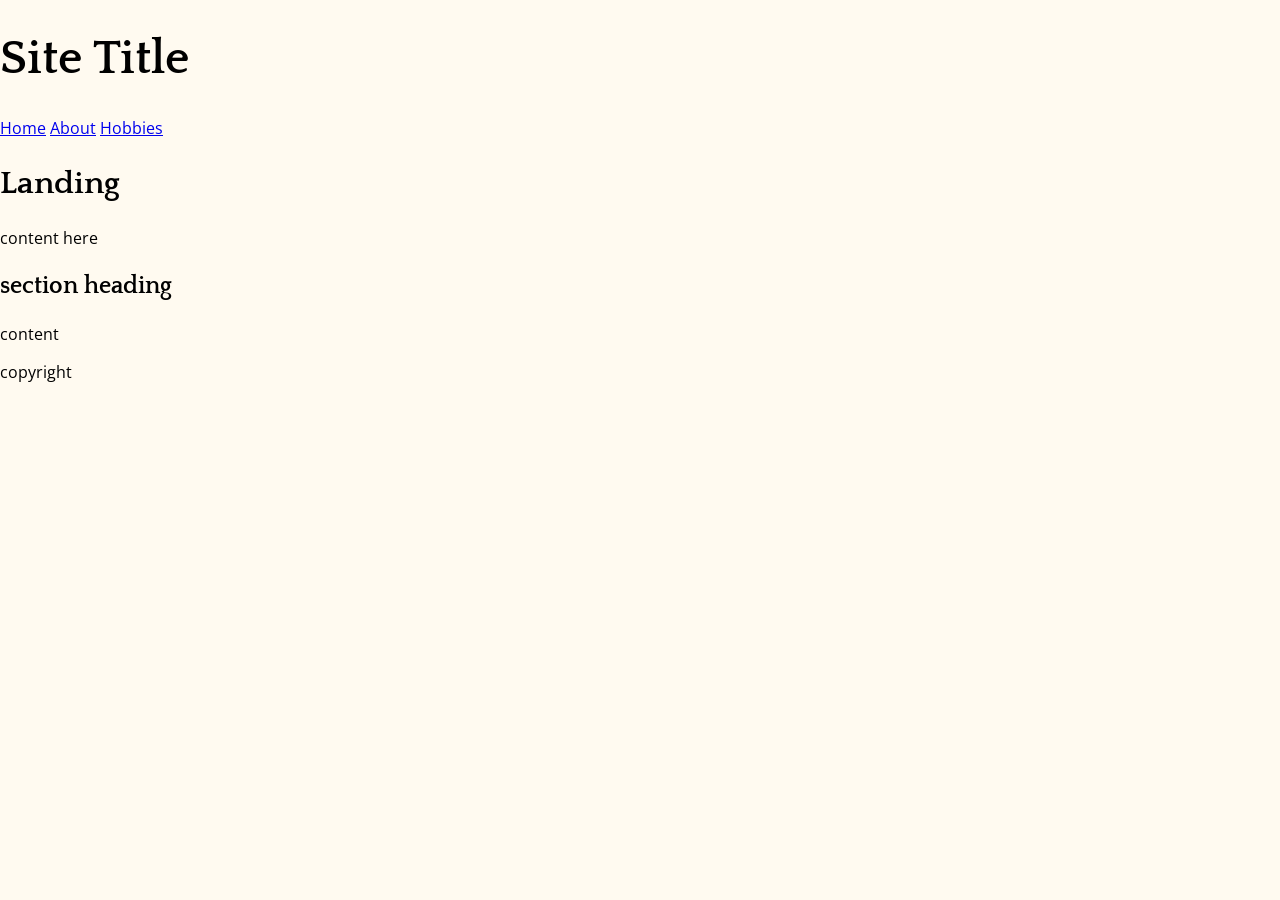
==== index.html @ 9d58e24a "pushing skeleton for bioSite, 3html & 1 css files" ====
<!--
    Eric Sengvanhpheng
    September 11, 2026
    CSD 340 Module 6.3

    bioSite index HTML
-->

<!DOCTYPE html>
<html lang="en">
<head>
    <meta charset="UTF-8">

    <title>Landing Page</title>

    <!-- Google fonts -->
    <link rel="preconnect" href="https://fonts.googleapis.com">
    <link rel="preconnect" href="https://fonts.gstatic.com" crossorigin>
    <link href="https://fonts.googleapis.com/css2?family=Open+Sans:ital,wght@0,300..800;1,300..800&family=Quattrocento:wght@400;700&display=swap" rel="stylesheet">

    <!-- site css -->
    <link rel="stylesheet" href="style.css">
</head>

<body>
    <header>
        <h1>Site Title</h1>

        <nav>
            <a href="index.html">Home</a>
            <a href="about.html">About</a>
            <a href="hobbies.html">Hobbies</a>
        </nav>
    </header>

    <main>
        <h2>Landing</h2>
        <p>content here</p>

        <div>
            <h3>section heading</h3>
            <p>content</p>
        </div>
    </main>

    <footer>
        <p>copyright</p>
    </footer>

</body>
</html>
---- style.css ----
/*
    Eric Sengvanhpheng
    September 11, 2026
    CSD 340 Module 6.3

    bioSite css styling
*/

/* main page */
body {
    margin: 0;
    background-color: floralwhite;
    color: black;
    font-family: "Open Sans", sans-serif;
    font-size: 16px;
}

h1,
h2,
h3 {
    font-family: "Quattrocento", serif;
    font-weight: bold;
}

h1 {
    font-size: 48px;
}

h2 {
    font-size: 32px;
}

h3 {
    font-size: 24px;
}
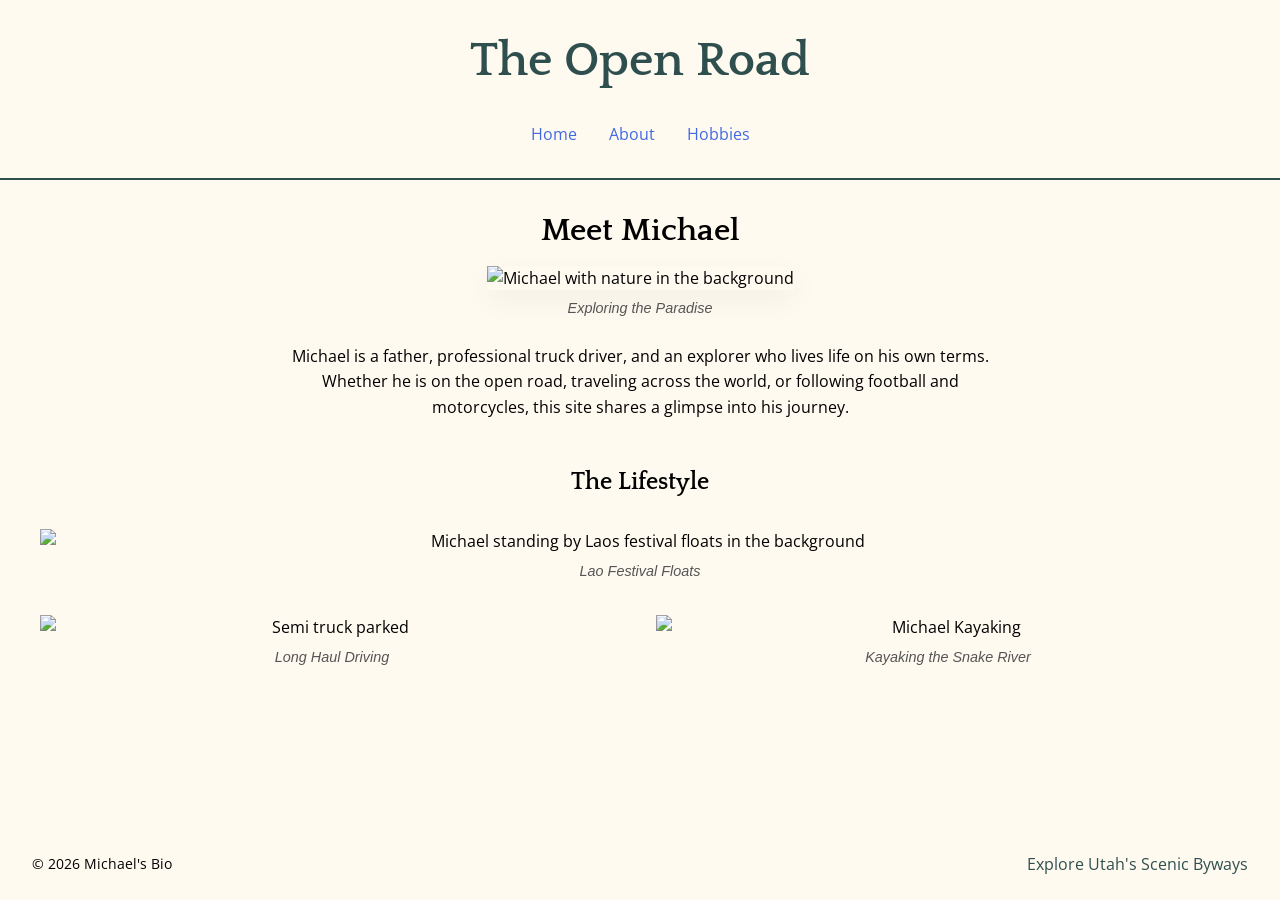
==== commit a522ed33: "push all updated html and css files" ====
--- a/index.html
+++ b/index.html
@@ -23,8 +23,9 @@
 </head>
 
 <body>
+    <!-- shared header organism -->
     <header>
-        <h1>Site Title</h1>
+        <h1>The Open Road</h1>
 
         <nav>
             <a href="index.html">Home</a>
@@ -34,17 +35,51 @@
     </header>
 
     <main>
-        <h2>Landing</h2>
-        <p>content here</p>
+        <!-- top section 1 hero -->
+        <section class="hero">
+            <!-- div inside section to help group -->
+                <h2>Meet Michael</h2>
+                <!-- figure is HTML5 container, hero image -->
+                <figure>
+                    <img src="img/laos_1.jpg" alt="Michael with nature in the background">
+                    <figcaption>Exploring the Paradise</figcaption>
+                </figure>
+                <!-- name and short intro -->
+                <p>Michael is a father, professional truck driver, and an explorer
+                    who lives life on his own terms. Whether he is on the open road,
+                    traveling across the world, or following football and motorcycles,
+                    this site shares a glimpse into his journey.</p>
+        </section>
 
-        <div>
-            <h3>section heading</h3>
-            <p>content</p>
-        </div>
+        <!-- section 2 accomplishments -->
+        <section>
+            <h3>The Lifestyle</h3>
+            <div class="card-grid">
+                <!-- 3 figure cards together -->
+                <figure>
+                    <img src="img/laos_2.jpg" alt="Michael standing by Laos festival floats in the background">
+                    <figcaption>Lao Festival Floats</figcaption>
+                </figure>
+
+                <figure>
+                    <img src="img/truck_1.jpg" alt="Semi truck parked">
+                    <figcaption>Long Haul Driving</figcaption>
+                </figure>
+
+                <figure>
+                    <img src="img/tfkayak.jpg" alt="Michael Kayaking">
+                    <figcaption>Kayaking the Snake River</figcaption>
+                </figure>
+
+            </div>
+        </section>
     </main>
 
+    <!-- shared footer organism -->
     <footer>
-        <p>copyright</p>
+        <p>&copy; 2026 Michael's Bio</p>
+        <!-- anchor tag HTML element for link, open link in new tab with security guards -->
+        <a href="https://www.visitutah.com/" target="_blank" rel="noopener noreferrer">Explore Utah's Scenic Byways</a>
     </footer>
 
 </body>
--- a/style.css
+++ b/style.css
@@ -6,20 +6,75 @@
     bioSite css styling
 */
 
-/* main page */
+/* global / reset styles */
+* {
+    box-sizing: border-box;
+    margin: 0;
+    padding: 0;
+}
+
+/* global defaults */
 body {
     margin: 0;
     background-color: floralwhite;
     color: black;
     font-family: "Open Sans", sans-serif;
     font-size: 16px;
+    font-weight: 400;
+    line-height: 1.5;   /* space between lines of text */
+    display: flex;  /* turns element into flexbox container */
+    flex-direction: column; /* stacks 3 main pieces vertically */
+    min-height: 100vh;  /* forces page to stretch until fills height of screen */
 }
 
-h1,
-h2,
-h3 {
+/* global for images */
+img {
+    max-width: 100%;    /* never grow larger than box it's sitting in */
+    height: auto;   /* keep original proportions of image, so doesn't look stretched/ squish */
+}
+
+.hero {
+    width: 100%;
+    margin: 0 auto 3rem auto; /* centers box, gives room below */
+}
+
+.hero img {
+    width: 100%;
+    box-shadow: 0 10px 30px rgba(0, 0, 0, 0.05); /* adds floating shadow */
+}
+
+.hero figure {
+    margin-bottom: 1.5rem;
+}
+
+.hero p {
+    line-height: 1.6;
+    max-width: 700px;
+    margin: 0 auto;
+}
+
+figcaption {
+    font-size: 0.9rem;
+    font-style: italic;
+    color: #555555;
+    margin-top: 0.5rem;
+}
+
+main {
+    flex: 1;
+    max-width: 1200px;
+    width: 95%;
+    margin: 2rem auto; /* add space above and below <main> */
+    text-align: center;
+}
+
+
+/* typography */
+h1, h2, h3 {
     font-family: "Quattrocento", serif;
-    font-weight: bold;
+    font-weight: 700;   /* use numbers since google fonts specified */
+    line-height: 1.2;
+    margin-bottom: 1rem;
 }
 
 h1 {
@@ -34,3 +89,80 @@
     font-size: 24px;
 }
 
+/* shared header organism */
+header {
+    background-color: floralwhite;
+    text-align: center;
+    border-bottom: 2px solid darkslategray;
+    padding: 2rem 0;
+}
+
+header h1 {
+    color: darkslategray;
+    margin-bottom: 2rem;
+}
+
+header nav {
+    display: flex;
+    justify-content: center;    /* pushes whole row to middle of bar */
+    gap: 2rem;    /* auto adds even spacing between each link */
+}
+
+header nav a:hover {
+    text-decoration: underline;
+}
+
+/* link accent */
+a {
+    font-family: 'Open Sans', sans-serif;
+    font-size: 16px;
+    color: #4169e1; /* RoyalBlue */
+    text-decoration: none;
+    transition: color 0.2s ease;
+}
+
+/* link hover */
+a:hover {
+    color: #483d8b; /* DarkSlateBlue */
+    text-decoration: underline;
+}
+
+/* 3-card grid (home and hobbies pages) */
+.card-grid {
+    display: grid;
+    grid-template-columns: repeat(2, 1fr); /* gives each card a size range */
+    gap: 2rem;
+    margin-top: 2rem;
+}
+/* finds first figure makes it span 2 columns */
+.card-grid figure:first-child {
+    grid-column: span 2;
+}
+
+.card-grid figure {
+    display: flex;
+    flex-direction: column;
+    justify-content: flex-start;
+}
+
+.card-grid img {
+    width: 100%;
+}
+
+footer {
+    display: flex;
+    justify-content: space-between;
+    align-items: center;
+    padding: 1.5rem 2rem;
+    font-size: 0.85rem;
+}
+
+footer a {
+    color: darkslategray;
+    text-decoration: none;
+    transition: color 0.2s ease, text-decoration 0.2s ease;
+}
+
+footer a:hover {
+    text-decoration: underline;
+}
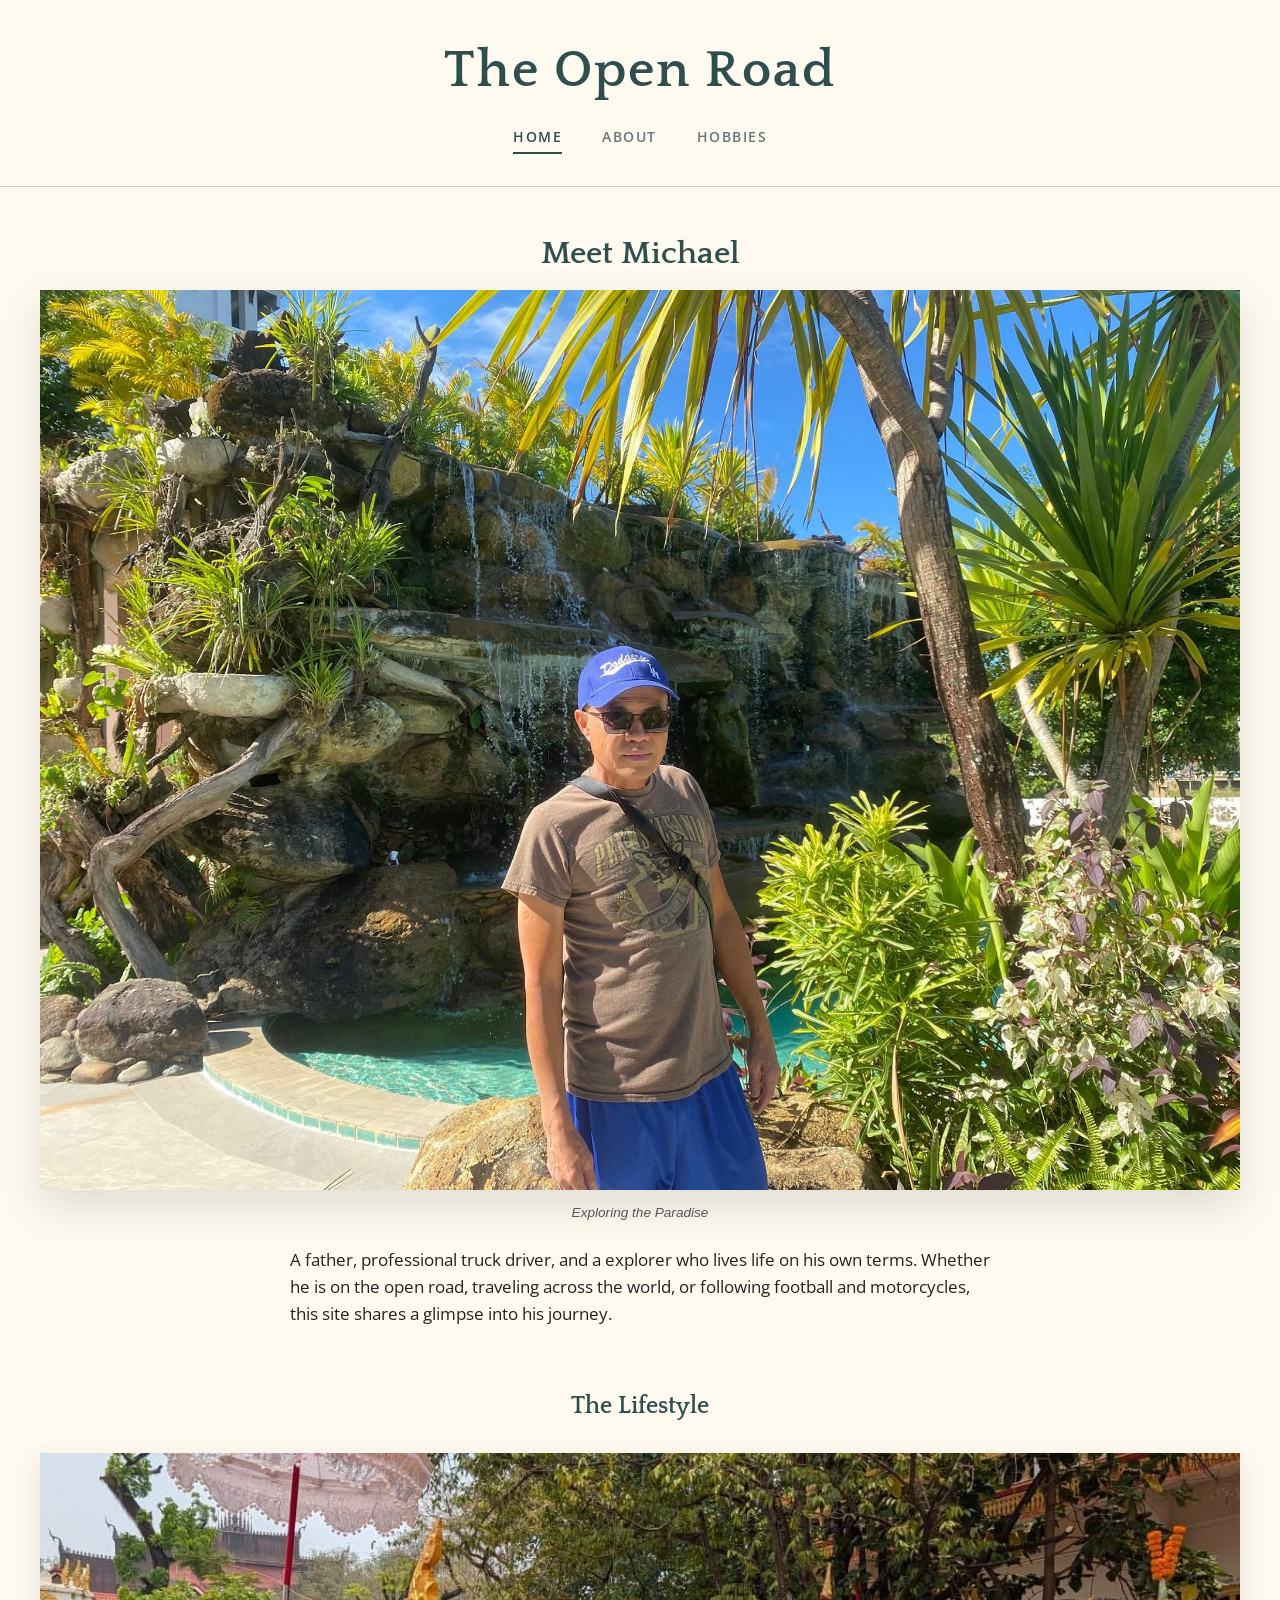
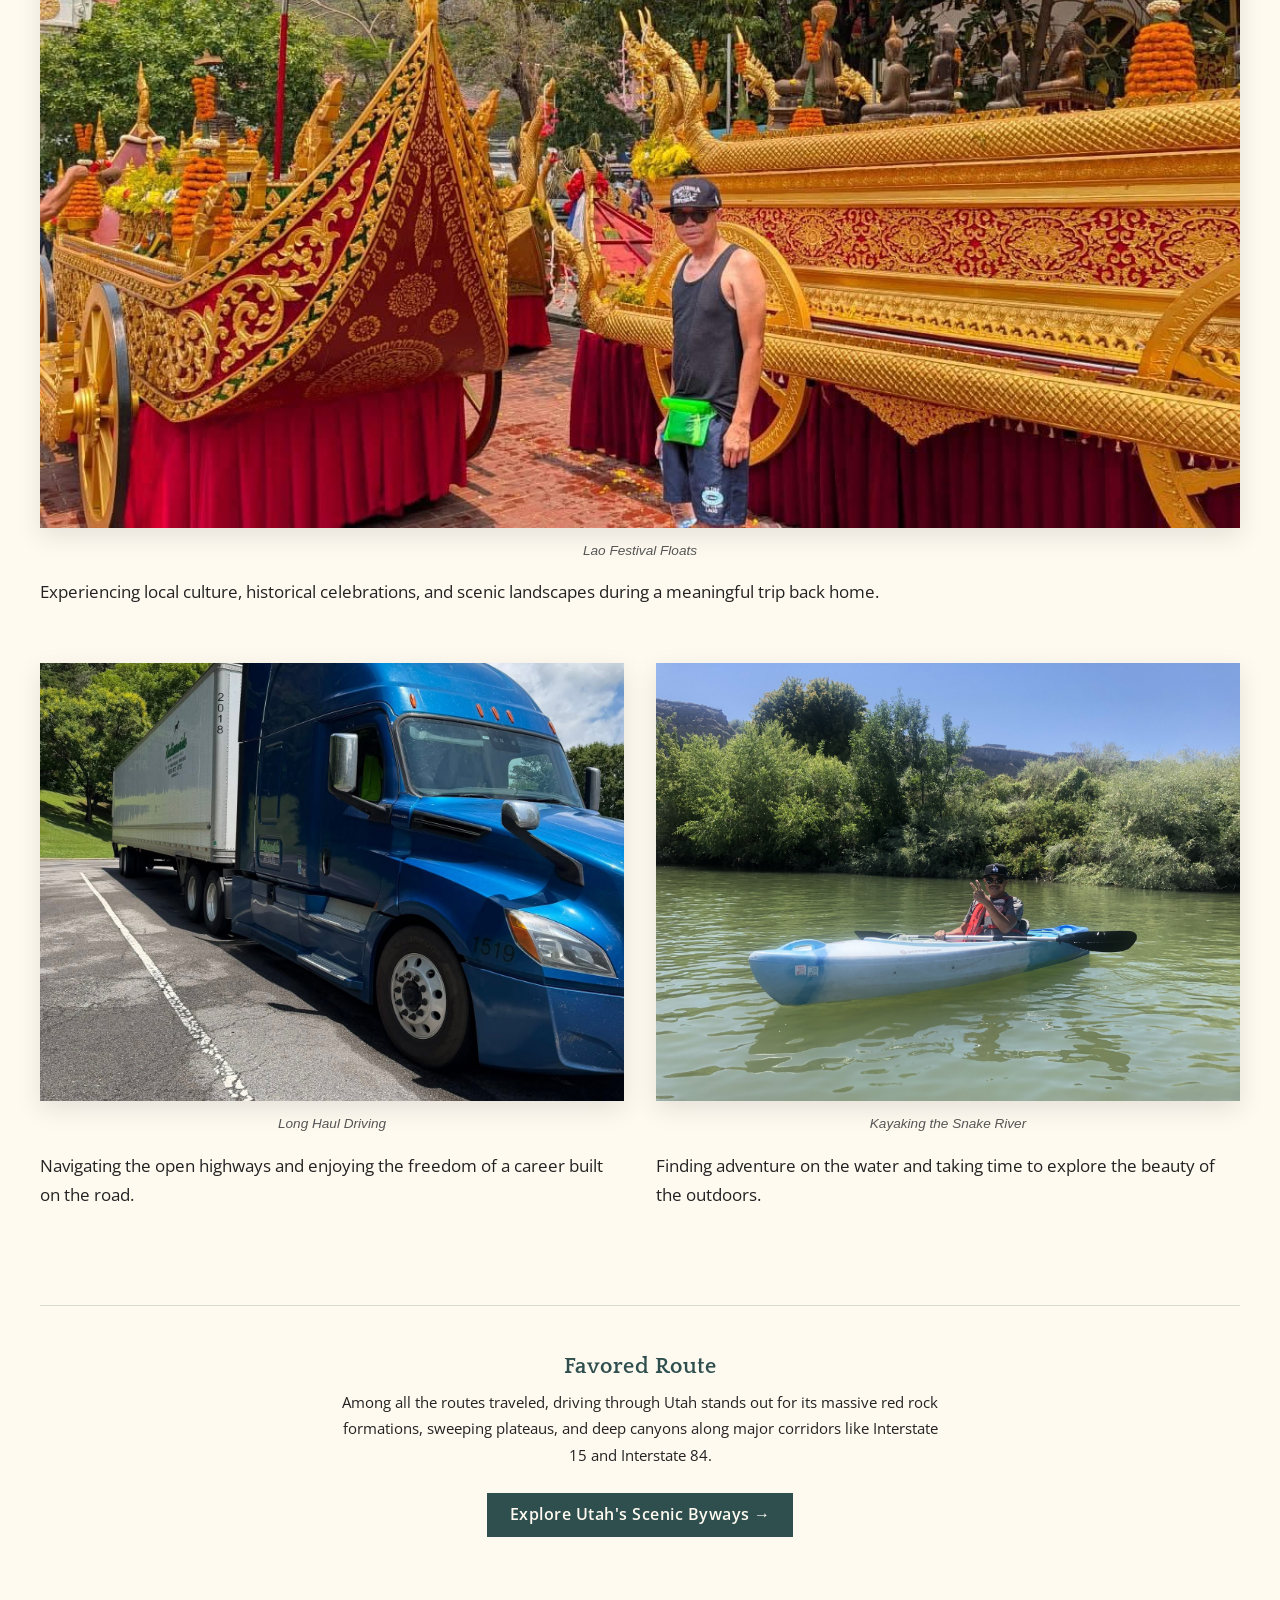
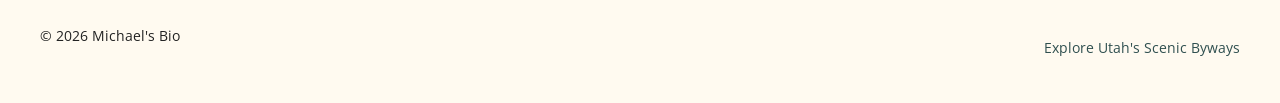
==== commit 8a4f7005: "pushing updated bioSite files" ====
--- a/index.html
+++ b/index.html
@@ -28,7 +28,7 @@
         <h1>The Open Road</h1>
 
         <nav>
-            <a href="index.html">Home</a>
+            <a href="index.html" class="current">Home</a>
             <a href="about.html">About</a>
             <a href="hobbies.html">Hobbies</a>
         </nav>
@@ -45,7 +45,7 @@
                     <figcaption>Exploring the Paradise</figcaption>
                 </figure>
                 <!-- name and short intro -->
-                <p>Michael is a father, professional truck driver, and an explorer
+                <p>A father, professional truck driver, and a explorer
                     who lives life on his own terms. Whether he is on the open road,
                     traveling across the world, or following football and motorcycles,
                     this site shares a glimpse into his journey.</p>
@@ -59,20 +59,31 @@
                 <figure>
                     <img src="img/laos_2.jpg" alt="Michael standing by Laos festival floats in the background">
                     <figcaption>Lao Festival Floats</figcaption>
+                    <p>Experiencing local culture, historical celebrations, and scenic landscapes during a meaningful trip back home.</p>
                 </figure>
 
                 <figure>
                     <img src="img/truck_1.jpg" alt="Semi truck parked">
                     <figcaption>Long Haul Driving</figcaption>
+                    <p>Navigating the open highways and enjoying the freedom of a career built on the road.</p>
                 </figure>
 
                 <figure>
                     <img src="img/tfkayak.jpg" alt="Michael Kayaking">
                     <figcaption>Kayaking the Snake River</figcaption>
+                    <p>Finding adventure on the water and taking time to explore the beauty of the outdoors.</p>
                 </figure>
 
             </div>
         </section>
+        <section class="highlight-banner">
+            <h3>Favored Route</h3>
+            <p>Among all the routes traveled, driving through Utah stands out for its massive red rock formations, sweeping plateaus, and deep canyons along major corridors like Interstate 15 and Interstate 84.</p>
+            <a href="https://www.visitutah.com/" target="_blank" rel="noopener noreferrer" class="banner-btn">
+                Explore Utah's Scenic Byways &rarr;
+            </a>
+        </section>
+
     </main>
 
     <!-- shared footer organism -->
--- a/style.css
+++ b/style.css
@@ -3,7 +3,7 @@
     September 11, 2026
     CSD 340 Module 6.3
 
-    bioSite css styling
+    bioSite css styling - shared stylesheet
 */
 
 /* global / reset styles */
@@ -17,11 +17,11 @@
 body {
     margin: 0;
     background-color: floralwhite;
-    color: black;
+    color: #111111;
     font-family: "Open Sans", sans-serif;
     font-size: 16px;
     font-weight: 400;
-    line-height: 1.5;   /* space between lines of text */
+    line-height: 1.6;   /* space between lines of text */
     display: flex;  /* turns element into flexbox container */
     flex-direction: column; /* stacks 3 main pieces vertically */
     min-height: 100vh;  /* forces page to stretch until fills height of screen */
@@ -31,16 +31,18 @@
 img {
     max-width: 100%;    /* never grow larger than box it's sitting in */
     height: auto;   /* keep original proportions of image, so doesn't look stretched/ squish */
-}
-
+    display: block;
+}
+
+/* --- hero section --- */
 .hero {
     width: 100%;
-    margin: 0 auto 3rem auto; /* centers box, gives room below */
+    margin-bottom: 4rem;
 }
 
 .hero img {
     width: 100%;
-    box-shadow: 0 10px 30px rgba(0, 0, 0, 0.05); /* adds floating shadow */
+    box-shadow: 0 16px 40px rgba(0, 0, 0, 0.12); /* adds floating shadow */
 }
 
 .hero figure {
@@ -51,71 +53,95 @@
     line-height: 1.6;
     max-width: 700px;
     margin: 0 auto;
-}
-
+    text-align: left;
+}
+/* captions */
 figcaption {
-    font-size: 0.9rem;
+    font-size: 0.85rem;
     font-style: italic;
     color: #555555;
-    margin-top: 0.5rem;
-}
-
+    margin-top: 0.75rem;
+}
+
+/* --- universal main boundary -- */
 main {
     flex: 1;
     max-width: 1200px;
     width: 95%;
-    margin: 2rem auto; /* add space above and below <main> */
-    text-align: center;
-}
-
+    margin: 3rem auto; /* add space above and below <main> */
+    text-align: center;
+}
+
+main p,
+.about-content p,
+.hobbies-grid figure p {
+    font-size: 1.05rem;
+    line-height: 1.75;
+    color: #222222;
+    text-align: left;
+}
 
 /* typography */
 h1, h2, h3 {
     font-family: "Quattrocento", serif;
     font-weight: 700;   /* use numbers since google fonts specified */
+    color: darkslategray;
     line-height: 1.2;
     margin-bottom: 1rem;
 }
 
-h1 {
-    font-size: 48px;
-}
-
-h2 {
-    font-size: 32px;
-}
-
-h3 {
-    font-size: 24px;
+h1 { font-size: 52px; }
+h2 { font-size: 32px; }
+h3 { font-size: 24px; }
+
+p {
+    line-height: 1.6;
+    color: #222222;
+    margin-bottom: 1.5rem;
 }
 
 /* shared header organism */
 header {
     background-color: floralwhite;
     text-align: center;
+    border-bottom: 1px solid rgba(47, 79, 79, 0.25) ;
+    padding: 2.5rem 1rem 2rem 1rem; /* slightly less padding on bottom links anchor to line */
+}
+
+header h1 {
+    margin-bottom: 1.5rem;
+    letter-spacing: 2px;
+}
+
+header nav {
+    display: flex;
+    justify-content: center;    /* pushes whole row to middle of bar */
+    gap: 2.5rem;    /* auto adds even spacing between each link */
+}
+
+/* header nav a ------ */
+header nav a {
+    font-size: 0.85rem;
+    font-weight: 600;
+    text-transform: uppercase;
+    color: darkslategray;
+    text-decoration: none;
+    letter-spacing: 1.5px;
+    opacity: 0.75; /* resting state is soft */
+    transition: opacity 0.2s ease, border-color 0.2s ease;
+    padding-bottom: 4px;
+    border-bottom: 2px solid transparent; /* placeholder for clean hover underline */
+}
+
+header nav a:hover,
+header nav a.current {
+    opacity: 1;
     border-bottom: 2px solid darkslategray;
-    padding: 2rem 0;
-}
-
-header h1 {
-    color: darkslategray;
-    margin-bottom: 2rem;
-}
-
-header nav {
-    display: flex;
-    justify-content: center;    /* pushes whole row to middle of bar */
-    gap: 2rem;    /* auto adds even spacing between each link */
-}
-
-header nav a:hover {
-    text-decoration: underline;
-}
-
-/* link accent */
+    text-decoration: none;
+}
+
+/* global link accent */
 a {
-    font-family: 'Open Sans', sans-serif;
-    font-size: 16px;
     color: #4169e1; /* RoyalBlue */
     text-decoration: none;
     transition: color 0.2s ease;
@@ -134,11 +160,19 @@
     gap: 2rem;
     margin-top: 2rem;
 }
-/* finds first figure makes it span 2 columns */
+/* finds first card figure, makes it span 2 columns */
 .card-grid figure:first-child {
     grid-column: span 2;
 }
 
+.card-grid figure:first-child img {
+    width: 100%;
+    aspect-ratio: 16 / 9;
+    object-fit: cover;
+    object-position: center 20%;
+    box-shadow: 0 8px 24px rgba(0, 0, 0, 0.1);
+}
+
 .card-grid figure {
     display: flex;
     flex-direction: column;
@@ -147,22 +181,120 @@
 
 .card-grid img {
     width: 100%;
-}
-
+    aspect-ratio: 4 / 3; /* create matching rectangle cards */
+    object-fit: cover;
+    box-shadow: 0 8px 24px rgba(0, 0, 0, 0.1);
+}
+
+.card-grid figure p {
+    margin-top: 1rem;
+    text-align: left;
+}
+
+/* --- featured route & banner --- */
+.highlight-banner {
+    margin-top: 4.5rem;
+    padding-top: 3rem; /* room inside before the text */
+    border-top: 1px solid rgba(47, 79, 79, 0.18) ; /* very faint, barely boundary */
+    text-align: center;
+}
+
+.highlight-banner h3 {
+    font-size: 22px;
+    letter-spacing: 0.5px;
+    margin-bottom: 0.5rem;
+}
+
+.highlight-banner p {
+    font-size: 0.95rem;
+    max-width: 600px;
+    margin: 0 auto 1.5rem auto;
+    text-align: center;
+    color: #222222;
+}
+
+.highlight-banner .banner-btn {
+    display: inline-block;
+    padding: 0.6rem 1.4rem;
+    background: darkslategray;
+    color: floralwhite;
+    font-weight: 600;
+    text-decoration: none;
+    letter-spacing: 0.5px;
+    transition: background-color 0.2s ease, transform 0.15s ease;
+}
+
+.highlight-banner .banner-btn:hover {
+    background-color: #1a2f2f;
+    transform: translateY(-2px);
+    text-decoration: none;
+}
+
+/* about page styling */
+.about-content {
+    width: 100%;
+}
+
+.about-content figure {
+    max-width: 800px;
+    margin: 0 auto 3rem auto; /* centers picture block and adds breathing room before h2 */
+    text-align: center; /* keeps just the caption center */
+}
+
+.about-content figure img {
+    width: 100%;
+    box-shadow: 0 16px 40px rgba(0, 0, 0, 0.12);
+}
+
+.about-content h2 {
+    text-align: center;
+    margin-bottom: 2rem;
+}
+
+/* --- hobbies page styling --- */
+.hobbies-grid {
+    display: flex;
+    flex-direction: column;
+    max-width: 800px;
+    gap: 3.5rem;
+    margin: 2.5rem auto 0;
+}
+
+.hobbies-grid figure {
+    display: flex;
+    flex-direction: column;
+    align-items: center;
+    width: 100%;
+}
+
+.hobbies-grid figure img {
+    max-width: 100%;
+    height: auto;
+    box-shadow: 0 16px 40px rgba(0, 0, 0, 0.12);
+}
+
+.hobbies-grid figure p {
+    margin-top: 0.75rem;
+    width: 100%;
+}
+/* --- shared footer organism --- */
 footer {
-    display: flex;
+    width: 100%;
+    display: flex;
+    max-width: 1200px;
+    margin: 0 auto;
     justify-content: space-between;
     align-items: center;
-    padding: 1.5rem 2rem;
+    padding: 2.5rem 0 2rem;
     font-size: 0.85rem;
 }
 
 footer a {
     color: darkslategray;
-    text-decoration: none;
-    transition: color 0.2s ease, text-decoration 0.2s ease;
+    transition: opacity 0.2s ease;
 }
 
 footer a:hover {
+    opacity: 0.7;
     text-decoration: underline;
 }
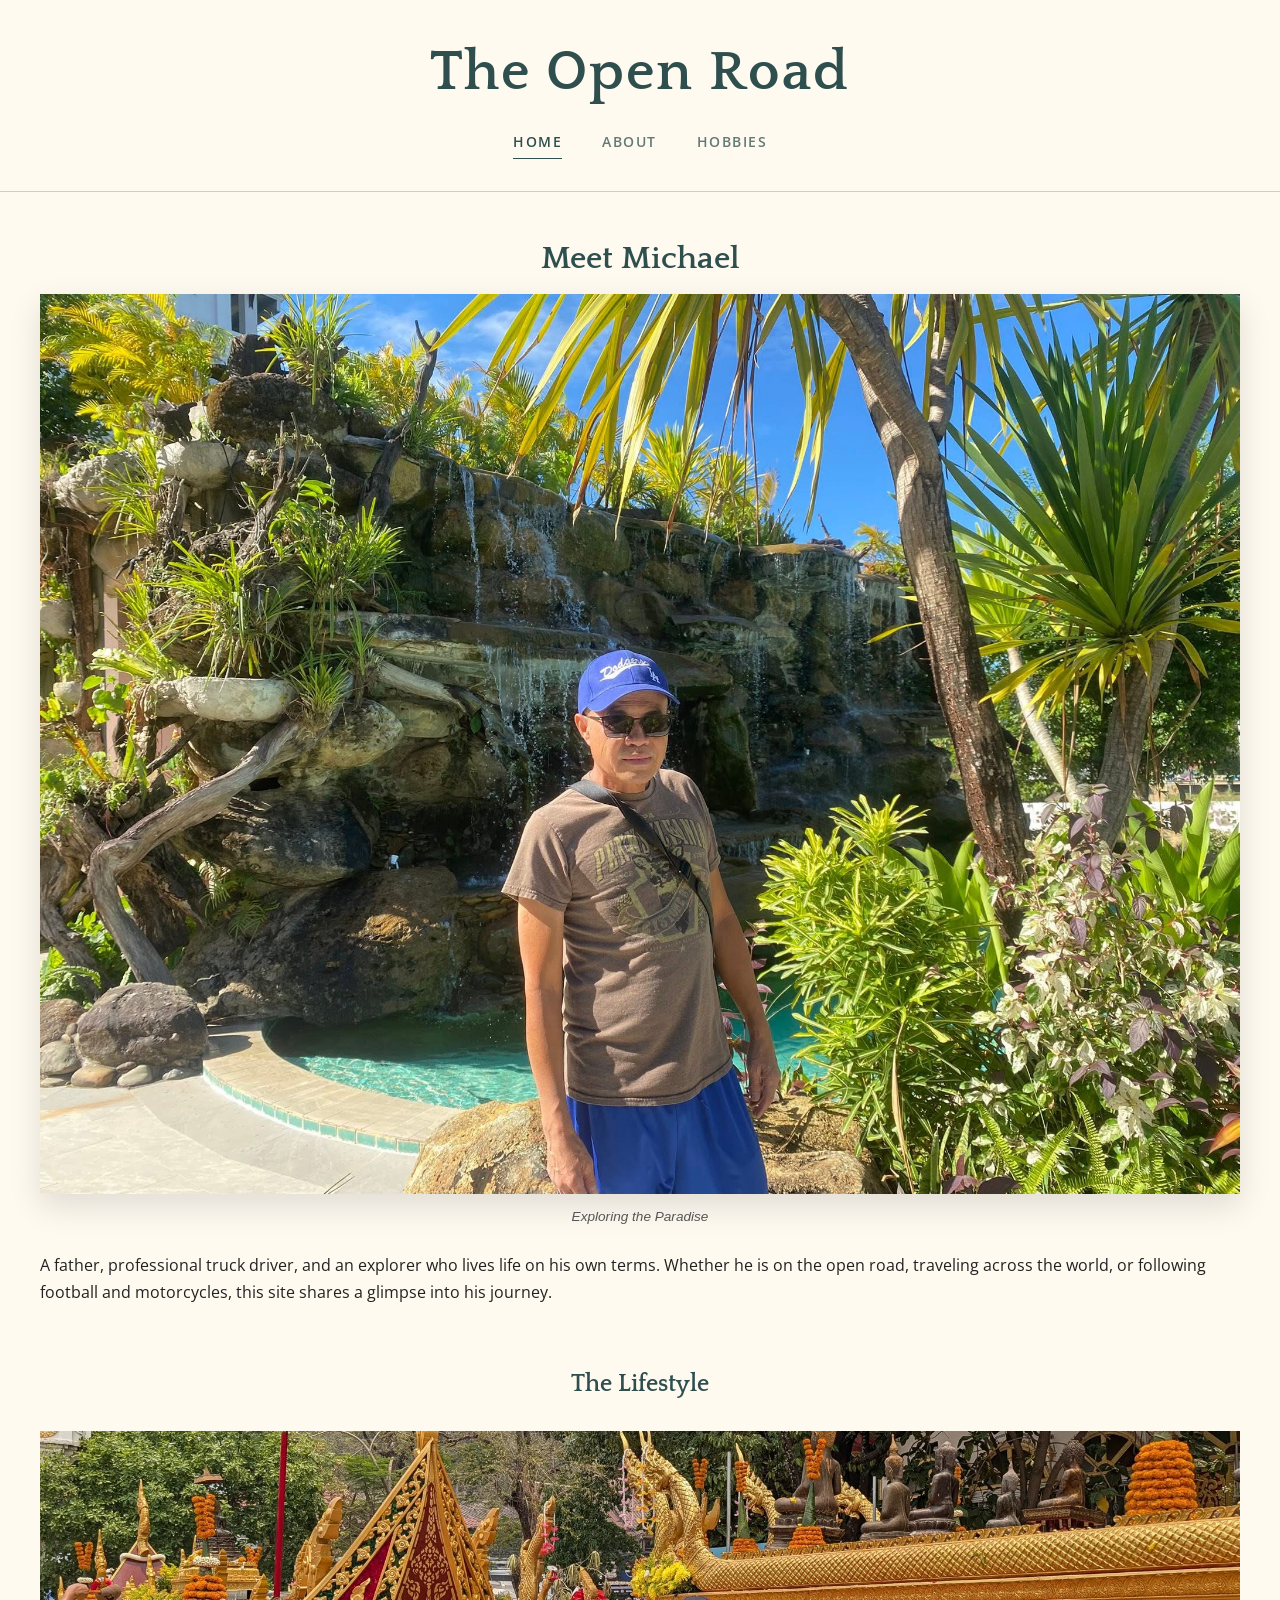
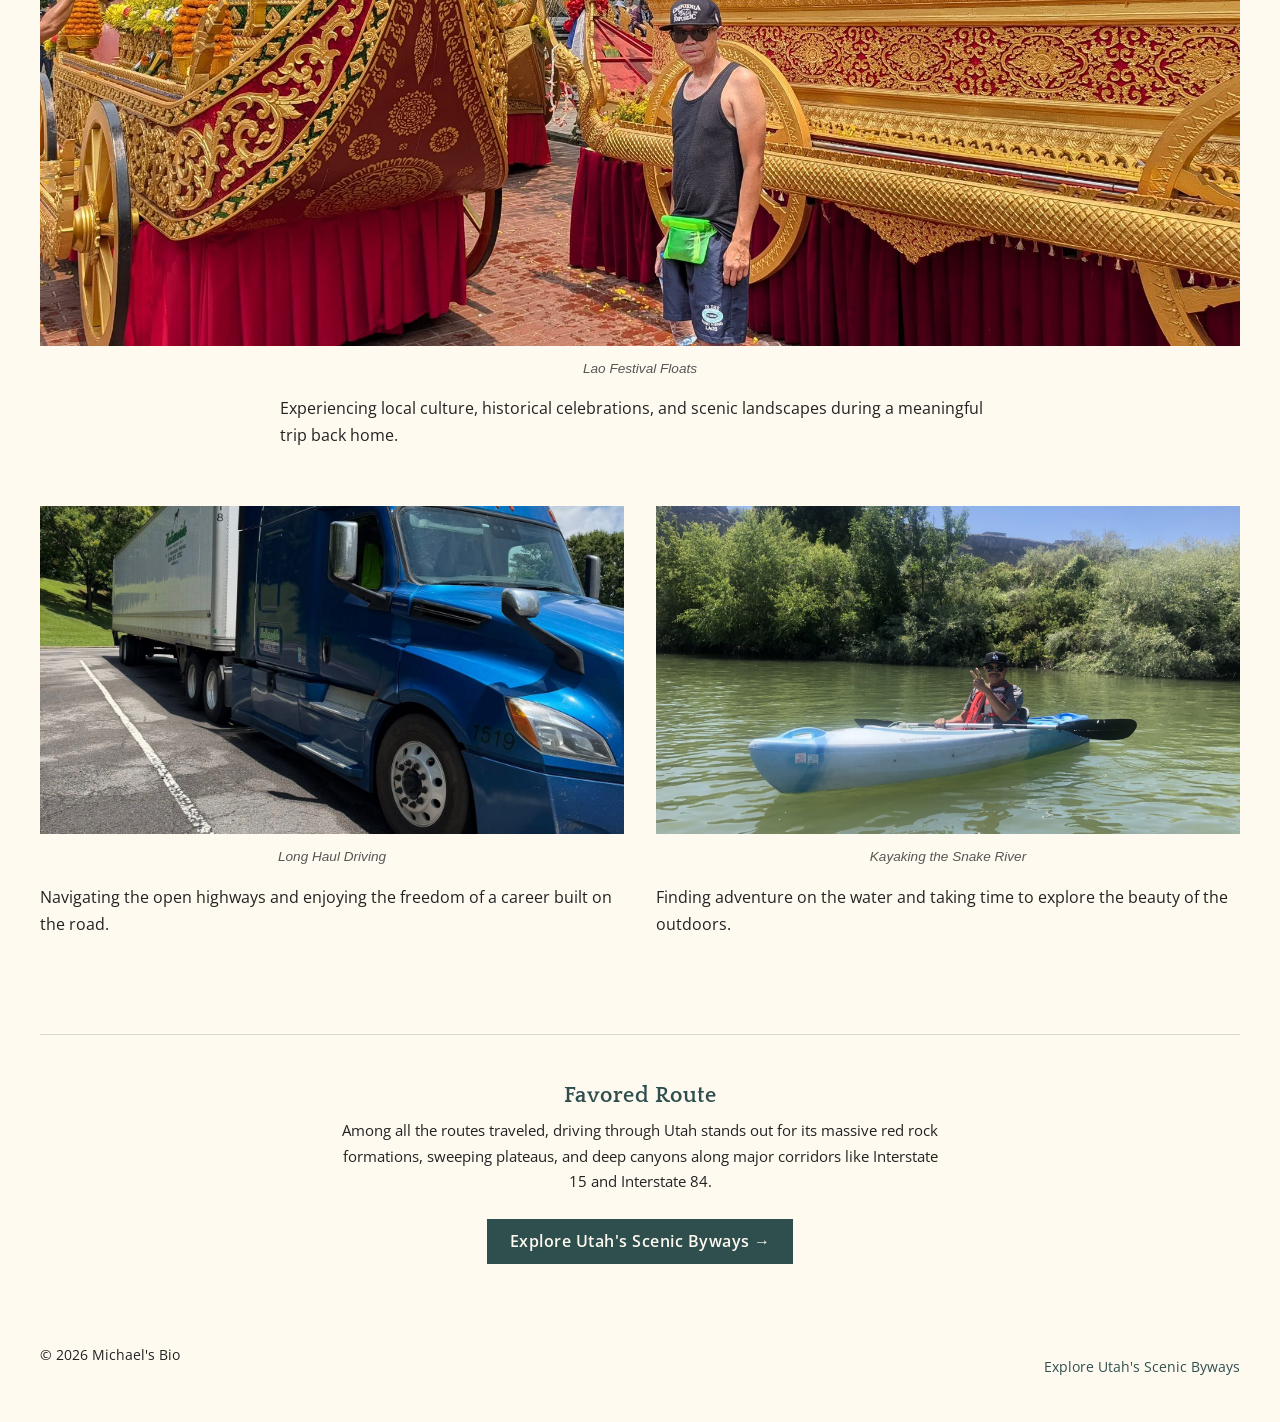
==== commit e19fb098: "updates to files" ====
--- a/index.html
+++ b/index.html
@@ -45,7 +45,7 @@
                     <figcaption>Exploring the Paradise</figcaption>
                 </figure>
                 <!-- name and short intro -->
-                <p>A father, professional truck driver, and a explorer
+                <p>A father, professional truck driver, and an explorer
                     who lives life on his own terms. Whether he is on the open road,
                     traveling across the world, or following football and motorcycles,
                     this site shares a glimpse into his journey.</p>
--- a/style.css
+++ b/style.css
@@ -3,7 +3,7 @@
     September 11, 2026
     CSD 340 Module 6.3
 
-    bioSite css styling - shared stylesheet
+    bioSite css styling -  master shared stylesheet
 */
 
 /* global / reset styles */
@@ -15,7 +15,6 @@
 
 /* global defaults */
 body {
-    margin: 0;
     background-color: floralwhite;
     color: #111111;
     font-family: "Open Sans", sans-serif;
@@ -42,7 +41,8 @@
 
 .hero img {
     width: 100%;
-    box-shadow: 0 16px 40px rgba(0, 0, 0, 0.12); /* adds floating shadow */
+    border-radius: 0;
+    box-shadow: 0 12px 30px rgba(0, 0, 0, 0.12); /* adds floating shadow */
 }
 
 .hero figure {
@@ -50,9 +50,8 @@
 }
 
 .hero p {
-    line-height: 1.6;
-    max-width: 700px;
-    margin: 0 auto;
+    max-width: 100%;
+    margin: 1.5rem 0 0 0;
     text-align: left;
 }
 /* captions */
@@ -61,24 +60,25 @@
     font-style: italic;
     color: #555555;
     margin-top: 0.75rem;
-}
-
-/* --- universal main boundary -- */
+    text-align: center;
+}
+
+/* --- universal outer main boundary -- */
 main {
     flex: 1;
     max-width: 1200px;
     width: 95%;
     margin: 3rem auto; /* add space above and below <main> */
-    text-align: center;
 }
 
 main p,
 .about-content p,
 .hobbies-grid figure p {
-    font-size: 1.05rem;
-    line-height: 1.75;
+    max-width: 720px;
+    margin: 0 auto 1.5rem auto;
+    line-height: 1.7;
     color: #222222;
-    text-align: left;
+    text-align: left; /* left align inside their columns */
 }
 
 /* typography */
@@ -88,6 +88,7 @@
     color: darkslategray;
     line-height: 1.2;
     margin-bottom: 1rem;
+    text-align: center;
 }
 
 h1 { font-size: 52px; }
@@ -109,6 +110,7 @@
 }
 
 header h1 {
+    font-size: 56px;
     margin-bottom: 1.5rem;
     letter-spacing: 2px;
 }
@@ -136,11 +138,10 @@
 header nav a:hover,
 header nav a.current {
     opacity: 1;
-    border-bottom: 2px solid darkslategray;
-    text-decoration: none;
-}
-
-/* global link accent */
+    border-bottom: 1px solid darkslategray;
+}
+
+/* global link styles */
 a {
     color: #4169e1; /* RoyalBlue */
     text-decoration: none;
@@ -160,17 +161,17 @@
     gap: 2rem;
     margin-top: 2rem;
 }
+
 /* finds first card figure, makes it span 2 columns */
 .card-grid figure:first-child {
     grid-column: span 2;
 }
-
+/* featured top image of grid */
 .card-grid figure:first-child img {
     width: 100%;
-    aspect-ratio: 16 / 9;
-    object-fit: cover;
-    object-position: center 20%;
-    box-shadow: 0 8px 24px rgba(0, 0, 0, 0.1);
+    aspect-ratio: 21 / 9; /* wide banner like & */
+    object-fit: cover; /* --- check for effect */
+    object-position: center bottom; /* --- check for effect */
 }
 
 .card-grid figure {
@@ -178,17 +179,18 @@
     flex-direction: column;
     justify-content: flex-start;
 }
-
+/* general card images (bottom two) */
 .card-grid img {
     width: 100%;
-    aspect-ratio: 4 / 3; /* create matching rectangle cards */
+    aspect-ratio: 16 / 9; /* create matching rectangle cards */
     object-fit: cover;
-    box-shadow: 0 8px 24px rgba(0, 0, 0, 0.1);
+    object-position: center;
+    border-radius: 0;
 }
 
 .card-grid figure p {
     margin-top: 1rem;
-    text-align: left;
+    width: 100%;
 }
 
 /* --- featured route & banner --- */
@@ -197,6 +199,7 @@
     padding-top: 3rem; /* room inside before the text */
     border-top: 1px solid rgba(47, 79, 79, 0.18) ; /* very faint, barely boundary */
     text-align: center;
+    background: transparent;
 }
 
 .highlight-banner h3 {
@@ -210,7 +213,6 @@
     max-width: 600px;
     margin: 0 auto 1.5rem auto;
     text-align: center;
-    color: #222222;
 }
 
 .highlight-banner .banner-btn {
@@ -233,17 +235,24 @@
 /* about page styling */
 .about-content {
     width: 100%;
+    margin: 0 auto;
 }
 
 .about-content figure {
-    max-width: 800px;
+    max-width: 720px;
     margin: 0 auto 3rem auto; /* centers picture block and adds breathing room before h2 */
-    text-align: center; /* keeps just the caption center */
 }
 
 .about-content figure img {
     width: 100%;
-    box-shadow: 0 16px 40px rgba(0, 0, 0, 0.12);
+    height: auto;
+    display: block;
+    object-fit: contain;
+    box-shadow: 0 12px 30px rgba(0, 0, 0, 0.12);
+}
+
+.about-content p {
+    text-align: left;
 }
 
 .about-content h2 {
@@ -255,7 +264,7 @@
 .hobbies-grid {
     display: flex;
     flex-direction: column;
-    max-width: 800px;
+    max-width: 720px;
     gap: 3.5rem;
     margin: 2.5rem auto 0;
 }
@@ -270,12 +279,19 @@
 .hobbies-grid figure img {
     max-width: 100%;
     height: auto;
-    box-shadow: 0 16px 40px rgba(0, 0, 0, 0.12);
+    display: block;
+    box-shadow: 0 12px 30px rgba(0, 0, 0, 0.12);
+}
+
+.hobbies-grid figure figcaption {
+    margin-top: 0.75rem;
+    text-align: center;
 }
 
 .hobbies-grid figure p {
     margin-top: 0.75rem;
     width: 100%;
+    text-align: left;
 }
 /* --- shared footer organism --- */
 footer {
@@ -285,7 +301,7 @@
     margin: 0 auto;
     justify-content: space-between;
     align-items: center;
-    padding: 2.5rem 0 2rem;
+    padding: 2rem 0 2rem;
     font-size: 0.85rem;
 }
 
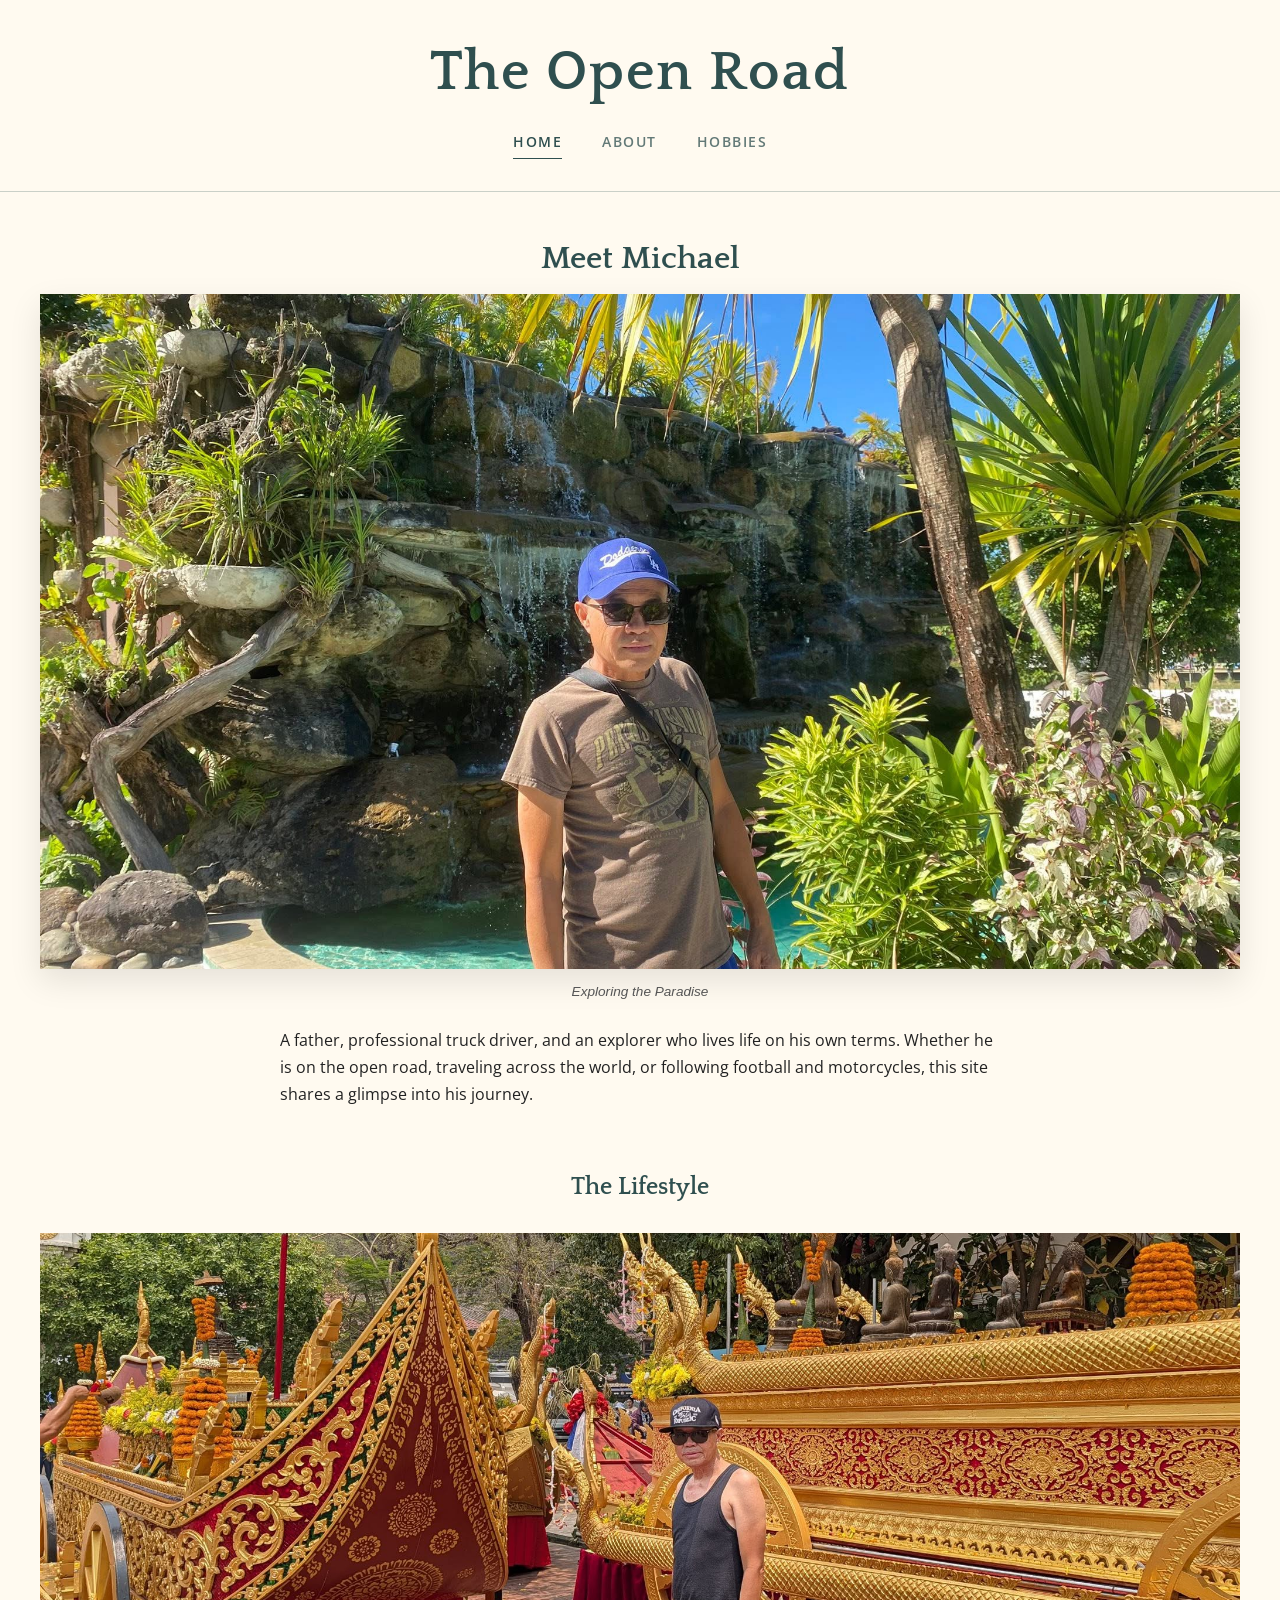
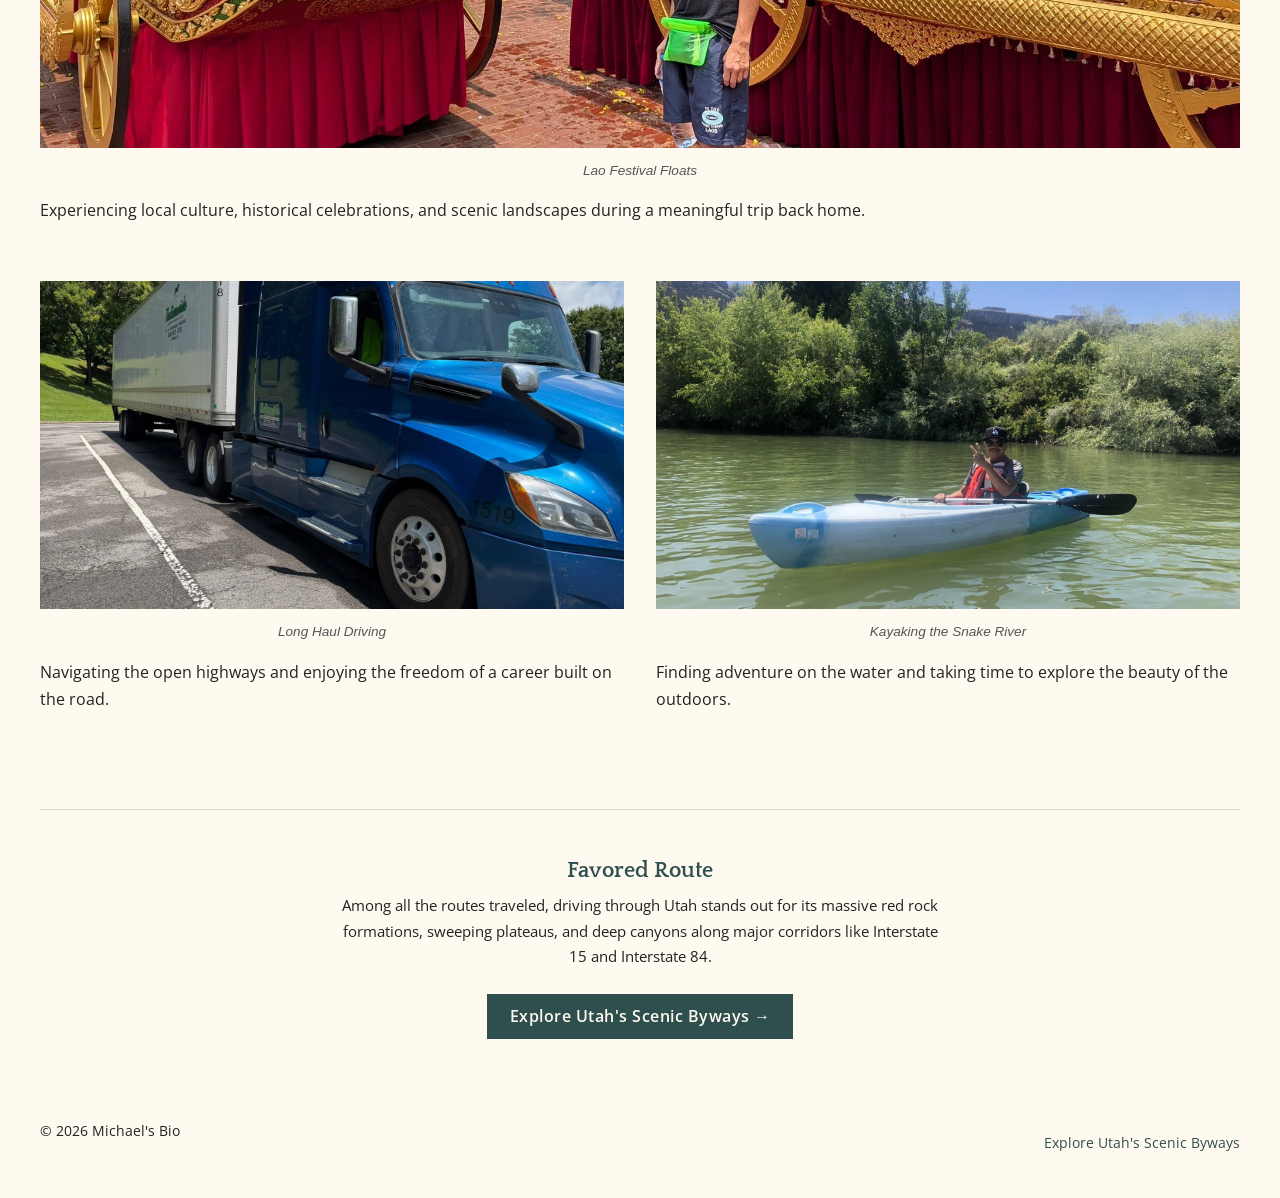
==== commit 5eac002d: "pushing updates" ====
--- a/index.html
+++ b/index.html
@@ -10,6 +10,7 @@
 <html lang="en">
 <head>
     <meta charset="UTF-8">
+    <meta name="viewport" content="width=device-width, initial-scale=1.0">
 
     <title>Landing Page</title>
 
--- a/style.css
+++ b/style.css
@@ -32,55 +32,6 @@
     height: auto;   /* keep original proportions of image, so doesn't look stretched/ squish */
     display: block;
 }
-
-/* --- hero section --- */
-.hero {
-    width: 100%;
-    margin-bottom: 4rem;
-}
-
-.hero img {
-    width: 100%;
-    border-radius: 0;
-    box-shadow: 0 12px 30px rgba(0, 0, 0, 0.12); /* adds floating shadow */
-}
-
-.hero figure {
-    margin-bottom: 1.5rem;
-}
-
-.hero p {
-    max-width: 100%;
-    margin: 1.5rem 0 0 0;
-    text-align: left;
-}
-/* captions */
-figcaption {
-    font-size: 0.85rem;
-    font-style: italic;
-    color: #555555;
-    margin-top: 0.75rem;
-    text-align: center;
-}
-
-/* --- universal outer main boundary -- */
-main {
-    flex: 1;
-    max-width: 1200px;
-    width: 95%;
-    margin: 3rem auto; /* add space above and below <main> */
-}
-
-main p,
-.about-content p,
-.hobbies-grid figure p {
-    max-width: 720px;
-    margin: 0 auto 1.5rem auto;
-    line-height: 1.7;
-    color: #222222;
-    text-align: left; /* left align inside their columns */
-}
-
 /* typography */
 h1, h2, h3 {
     font-family: "Quattrocento", serif;
@@ -96,11 +47,17 @@
 h3 { font-size: 24px; }
 
 p {
-    line-height: 1.6;
+    line-height: 1.7;
     color: #222222;
     margin-bottom: 1.5rem;
 }
-
+figcaption {
+    font-size: 0.85rem;
+    font-style: italic;
+    color: #555555;
+    margin-top: 1rem;
+    text-align: center;
+}
 /* shared header organism */
 header {
     background-color: floralwhite;
@@ -141,13 +98,52 @@
     border-bottom: 1px solid darkslategray;
 }
 
-/* global link styles */
-a {
-    color: #4169e1; /* RoyalBlue */
-    text-decoration: none;
-    transition: color 0.2s ease;
-}
-
+/* --- hero section --- */
+.hero {
+    width: 100%;
+    margin-bottom: 4rem;
+}
+
+.hero img {
+    aspect-ratio: 16 / 9;
+    object-fit: cover;
+    width: 100%;
+    box-shadow: 0 12px 30px rgba(0, 0, 0, 0.1); /* adds floating shadow */
+}
+
+.hero figure {
+    margin-bottom: 1.5rem;
+}
+
+.hero p {
+    max-width: 720px;
+    margin: 1.5rem auto 0 auto;
+    text-align: left;
+}
+/* captions */
+figcaption {
+    font-size: 0.85rem;
+    font-style: italic;
+    color: #555555;
+    margin-top: 0.75rem;
+    text-align: center;
+}
+
+/* --- global outer main frame -- */
+main {
+    flex: 1;
+    max-width: 1200px;
+    width: 95%;
+    margin: 3rem auto; /* add space above and below <main> */
+}
+
+main > p,
+.about-content p {
+    max-width: 720px;
+    margin: 0 auto 1.5rem auto;
+    line-height: 1.7;
+    text-align: left; /* left align inside their columns */
+}
 /* link hover */
 a:hover {
     color: #483d8b; /* DarkSlateBlue */
@@ -177,7 +173,6 @@
 .card-grid figure {
     display: flex;
     flex-direction: column;
-    justify-content: flex-start;
 }
 /* general card images (bottom two) */
 .card-grid img {
@@ -185,11 +180,11 @@
     aspect-ratio: 16 / 9; /* create matching rectangle cards */
     object-fit: cover;
     object-position: center;
-    border-radius: 0;
 }
 
 .card-grid figure p {
     margin-top: 1rem;
+    text-align: left;
     width: 100%;
 }
 
@@ -199,12 +194,10 @@
     padding-top: 3rem; /* room inside before the text */
     border-top: 1px solid rgba(47, 79, 79, 0.18) ; /* very faint, barely boundary */
     text-align: center;
-    background: transparent;
 }
 
 .highlight-banner h3 {
     font-size: 22px;
-    letter-spacing: 0.5px;
     margin-bottom: 0.5rem;
 }
 
@@ -229,30 +222,30 @@
 .highlight-banner .banner-btn:hover {
     background-color: #1a2f2f;
     transform: translateY(-2px);
-    text-decoration: none;
 }
 
 /* about page styling */
 .about-content {
+    max-width: 720px;
     width: 100%;
     margin: 0 auto;
 }
 
 .about-content figure {
-    max-width: 720px;
-    margin: 0 auto 3rem auto; /* centers picture block and adds breathing room before h2 */
+    width: 100%;
+    margin: 0 auto 2.5rem auto; /* centers picture block and adds breathing room before h2 */
 }
 
 .about-content figure img {
     width: 100%;
     height: auto;
-    display: block;
-    object-fit: contain;
     box-shadow: 0 12px 30px rgba(0, 0, 0, 0.12);
 }
 
 .about-content p {
     text-align: left;
+    line-height: 1.7;
+    margin-bottom: 2rem;
 }
 
 .about-content h2 {
@@ -260,27 +253,53 @@
     margin-bottom: 2rem;
 }
 
-/* --- hobbies page styling --- */
+/* --- hobbies page styling 1-2-1 showcase --- */
 .hobbies-grid {
+    display: grid;
+    grid-template-columns: repeat(2, 1fr); /* 2 equal columns */
+    max-width: 1200px;
+    gap: 2.5rem;
+    width: 100%;
+    margin: 2.5rem auto 0;
+    align-items: start;
+}
+
+.hobbies-grid figure {
+    width: 100%;
     display: flex;
     flex-direction: column;
-    max-width: 720px;
-    gap: 3.5rem;
-    margin: 2.5rem auto 0;
-}
-
-.hobbies-grid figure {
-    display: flex;
-    flex-direction: column;
-    align-items: center;
-    width: 100%;
-}
-
+    margin: 0;
+}
+/* base image styling, can be overwritten */
 .hobbies-grid figure img {
-    max-width: 100%;
-    height: auto;
+    width: 100%;
     display: block;
-    box-shadow: 0 12px 30px rgba(0, 0, 0, 0.12);
+    object-fit: cover;
+    box-shadow: 0 12px 30px rgba(0, 0, 0, 0.1);
+}
+/* top feature img, spans full width */
+.hobbies-grid figure:first-of-type {
+    grid-column: 1 / -1;
+}
+
+.hobbies-grid figure:first-of-type img {
+    aspect-ratio: 16 / 7;
+    object-position: center top;
+}
+/* 2 & 3 middle images, motorcycle and soup */
+.hobbies-grid figure:nth-of-type(2) img,
+.hobbies-grid figure:nth-of-type(3) img {
+    aspect-ratio: 4 / 5;
+    object-position: center top;
+}
+.hobbies-grid figure:nth-of-type(4) {
+    grid-column: 1 / -1;
+}
+
+/* bottom feature image spans full width */
+.hobbies-grid figure:nth-of-type(4) img {
+    aspect-ratio: 16 / 9;
+    object-position: center center;
 }
 
 .hobbies-grid figure figcaption {
@@ -292,6 +311,19 @@
     margin-top: 0.75rem;
     width: 100%;
     text-align: left;
+}
+
+/* Mobile responsive fallback */
+@media (max-width: 768px) {
+    .card-grid,
+    .hobbies-grid {
+        grid-template-columns: 1fr;
+    }
+    .card-grid figure:first-child,
+    .hobbies-grid figure:first-of-type,
+    .hobbies-grid figure:nth-child(4) {
+        grid-column: span 1;
+    }
 }
 /* --- shared footer organism --- */
 footer {
@@ -307,6 +339,7 @@
 
 footer a {
     color: darkslategray;
+    text-decoration: none;
     transition: opacity 0.2s ease;
 }
 
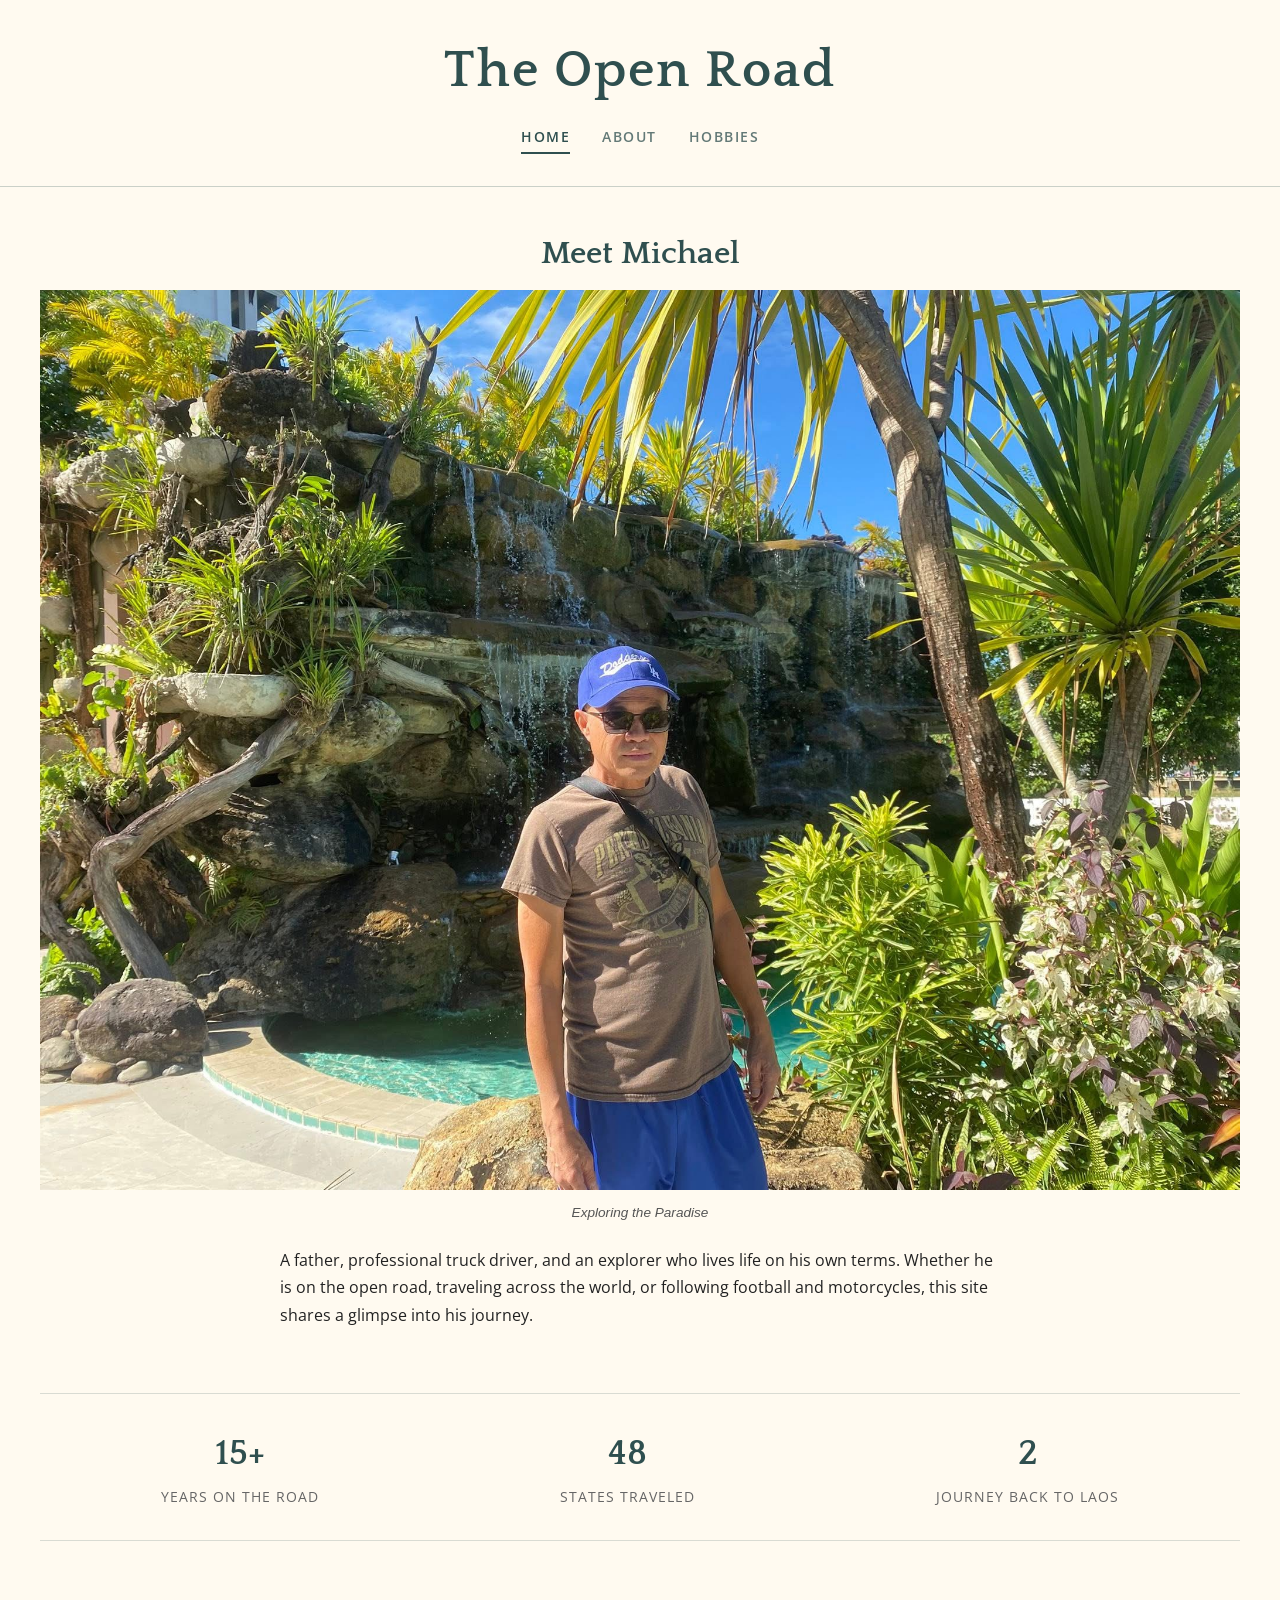
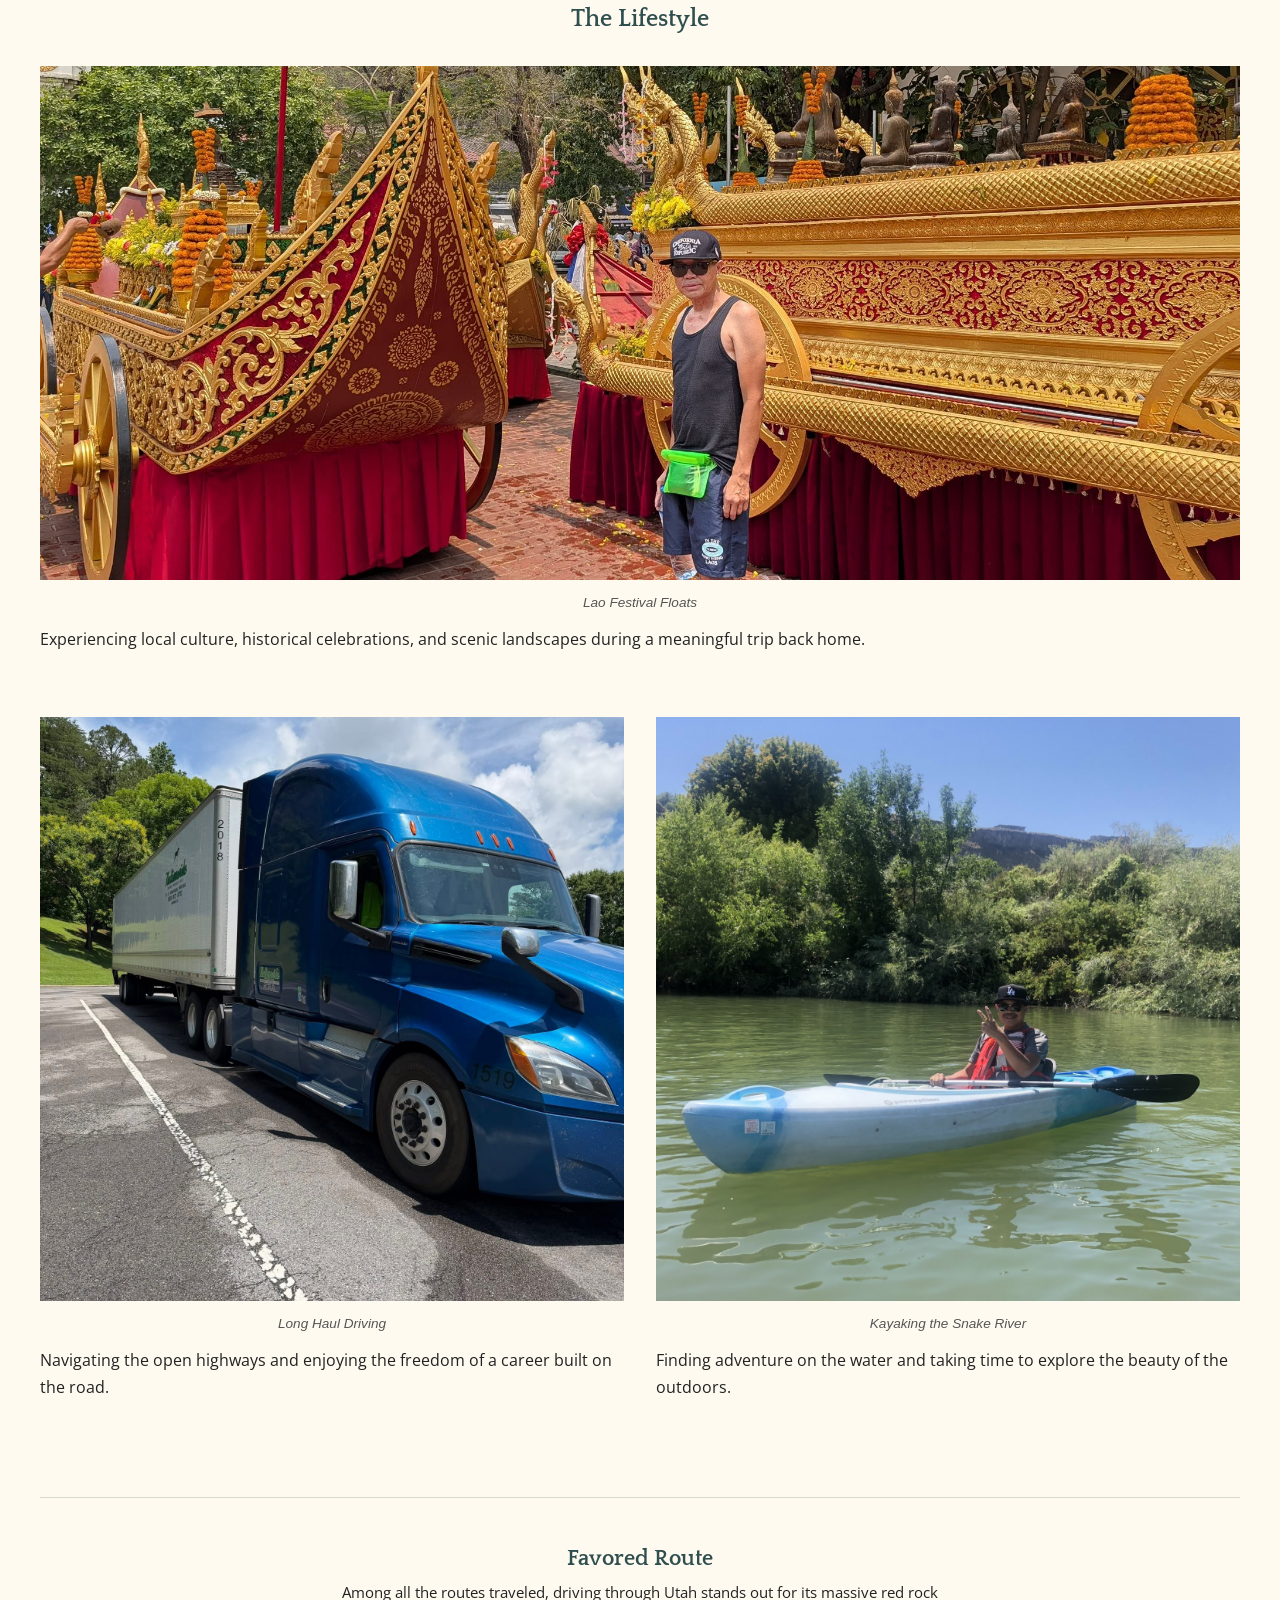
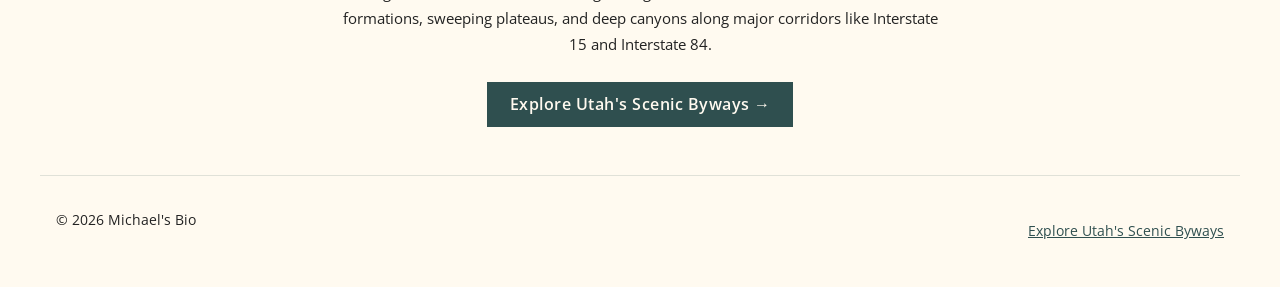
==== commit e88b7273: "pushing updated files" ====
--- a/index.html
+++ b/index.html
@@ -10,7 +10,7 @@
 <html lang="en">
 <head>
     <meta charset="UTF-8">
-    <meta name="viewport" content="width=device-width, initial-scale=1.0">
+    <meta name="viewport" content="width=device-width, initial-scale=1.0"> <!-- tell browser how to scale -->
 
     <title>Landing Page</title>
 
@@ -51,7 +51,21 @@
                     traveling across the world, or following football and motorcycles,
                     this site shares a glimpse into his journey.</p>
         </section>
-
+        <!-- milestone banner -->
+        <section class="milestones">
+            <div class="stat">
+                <span class="stat-number">15+</span>
+                <span class="stat-label">Years on the Road</span>
+            </div>
+            <div class="stat">
+                <span class="stat-number">48</span>
+                <span class="stat-label">States Traveled</span>
+            </div>
+            <div class="stat">
+                <span class="stat-number">2</span>
+                <span class="stat-label">Journey Back to Laos</span>
+            </div>
+        </section>
         <!-- section 2 accomplishments -->
         <section>
             <h3>The Lifestyle</h3>
@@ -74,7 +88,6 @@
                     <figcaption>Kayaking the Snake River</figcaption>
                     <p>Finding adventure on the water and taking time to explore the beauty of the outdoors.</p>
                 </figure>
-
             </div>
         </section>
         <section class="highlight-banner">
--- a/style.css
+++ b/style.css
@@ -3,7 +3,7 @@
     September 11, 2026
     CSD 340 Module 6.3
 
-    bioSite css styling -  master shared stylesheet
+    bioSite css styling - master shared stylesheet
 */
 
 /* global / reset styles */
@@ -21,7 +21,7 @@
     font-size: 16px;
     font-weight: 400;
     line-height: 1.6;   /* space between lines of text */
-    display: flex;  /* turns element into flexbox container */
+    display: flex;      /* turns element into flexbox container */
     flex-direction: column; /* stacks 3 main pieces vertically */
     min-height: 100vh;  /* forces page to stretch until fills height of screen */
 }
@@ -29,9 +29,10 @@
 /* global for images */
 img {
     max-width: 100%;    /* never grow larger than box it's sitting in */
-    height: auto;   /* keep original proportions of image, so doesn't look stretched/ squish */
+    height: auto;       /* keep original proportions so it doesn't look stretched or squished */
     display: block;
 }
+
 /* typography */
 h1, h2, h3 {
     font-family: "Quattrocento", serif;
@@ -41,7 +42,6 @@
     margin-bottom: 1rem;
     text-align: center;
 }
-
 h1 { font-size: 52px; }
 h2 { font-size: 32px; }
 h3 { font-size: 24px; }
@@ -51,76 +51,7 @@
     color: #222222;
     margin-bottom: 1.5rem;
 }
-figcaption {
-    font-size: 0.85rem;
-    font-style: italic;
-    color: #555555;
-    margin-top: 1rem;
-    text-align: center;
-}
-/* shared header organism */
-header {
-    background-color: floralwhite;
-    text-align: center;
-    border-bottom: 1px solid rgba(47, 79, 79, 0.25) ;
-    padding: 2.5rem 1rem 2rem 1rem; /* slightly less padding on bottom links anchor to line */
-}
-
-header h1 {
-    font-size: 56px;
-    margin-bottom: 1.5rem;
-    letter-spacing: 2px;
-}
-
-header nav {
-    display: flex;
-    justify-content: center;    /* pushes whole row to middle of bar */
-    gap: 2.5rem;    /* auto adds even spacing between each link */
-}
-
-/* header nav a ------ */
-header nav a {
-    font-size: 0.85rem;
-    font-weight: 600;
-    text-transform: uppercase;
-    color: darkslategray;
-    text-decoration: none;
-    letter-spacing: 1.5px;
-    opacity: 0.75; /* resting state is soft */
-    transition: opacity 0.2s ease, border-color 0.2s ease;
-    padding-bottom: 4px;
-    border-bottom: 2px solid transparent; /* placeholder for clean hover underline */
-}
-
-header nav a:hover,
-header nav a.current {
-    opacity: 1;
-    border-bottom: 1px solid darkslategray;
-}
-
-/* --- hero section --- */
-.hero {
-    width: 100%;
-    margin-bottom: 4rem;
-}
-
-.hero img {
-    aspect-ratio: 16 / 9;
-    object-fit: cover;
-    width: 100%;
-    box-shadow: 0 12px 30px rgba(0, 0, 0, 0.1); /* adds floating shadow */
-}
-
-.hero figure {
-    margin-bottom: 1.5rem;
-}
-
-.hero p {
-    max-width: 720px;
-    margin: 1.5rem auto 0 auto;
-    text-align: left;
-}
-/* captions */
+
 figcaption {
     font-size: 0.85rem;
     font-style: italic;
@@ -129,12 +60,63 @@
     text-align: center;
 }
 
+/* link styling */
+a {
+    color: darkslategray;
+    transition: opacity 0.2s ease;
+}
+
+a:hover {
+    color: #483d8b; /* DarkSlateBlue hover effect */
+    text-decoration: underline;
+}
+
+/* shared header organism */
+header {
+    background-color: floralwhite;
+    text-align: center;
+    border-bottom: 1px solid rgba(47, 79, 79, 0.25);
+    padding: 2.5rem 1rem 2rem 1rem; /* slightly less padding on bottom so links anchor near line */
+}
+
+header h1 {
+    margin-bottom: 1.5rem;
+    letter-spacing: 2px;
+}
+
+header nav {
+    display: flex;
+    justify-content: center;    /* pushes whole row to middle of bar */
+    gap: 2rem;                /* auto adds even spacing between each link */
+}
+/* header nav a links */
+header nav a {
+    font-size: 0.85rem;
+    font-weight: 600;           /* crisp semi-bold */
+    text-transform: uppercase;  /* clean all-caps menu style */
+    letter-spacing: 1.5px;      /* subtle breathing room between letters */
+    color: darkslategray;
+    text-decoration: none;
+    opacity: 0.75;              /* soft resting state */
+    padding-bottom: 4px;
+    border-bottom: 2px solid transparent; /* placeholder to avoid jump on active */
+    transition: opacity 0.2s ease, color 0.2s ease, border-color 0.2s ease;
+}
+/* Hover color for any nav link */
+header nav a:hover {
+    color: #c28b1e;
+}
+/* The solid underline showing the page you are currently on */
+header nav a.current {
+    opacity: 1;
+    border-bottom: 2px solid darkslategray;
+}
 /* --- global outer main frame -- */
 main {
     flex: 1;
     max-width: 1200px;
     width: 95%;
-    margin: 3rem auto; /* add space above and below <main> */
+    margin: 3rem auto;          /* add space above and below <main> */
 }
 
 main > p,
@@ -142,57 +124,105 @@
     max-width: 720px;
     margin: 0 auto 1.5rem auto;
     line-height: 1.7;
-    text-align: left; /* left align inside their columns */
-}
-/* link hover */
-a:hover {
-    color: #483d8b; /* DarkSlateBlue */
-    text-decoration: underline;
-}
-
-/* 3-card grid (home and hobbies pages) */
+    text-align: left;           /* left align inside columns */
+}
+
+/* --- hero section (home) --- */
+.hero {
+    width: 100%;
+    margin-bottom: 4rem;
+}
+
+.hero figure {
+    margin-bottom: 1.5rem;
+}
+
+.hero img {
+    width: 100%;
+}
+
+.hero p {
+    max-width: 720px;
+    margin: 1.5rem auto 0 auto;
+    text-align: left;
+}
+/* --- highway milestones strip --- */
+.milestones {
+    display: flex;
+    justify-content: space-around;
+    padding: 2rem 0;
+    margin: 2rem auto 4rem auto;
+    border-top: 1px solid rgba(47, 79, 79, 0.18);
+    border-bottom: 1px solid rgba(47, 79, 79, 0.18);
+    text-align: center;
+}
+
+.stat {
+    display: flex;
+    flex-direction: column;
+    gap: 0.25rem;
+}
+
+.stat-number {
+    font-family: "Quattrocento", serif;
+    font-size: 2.2rem;
+    font-weight: 700;
+    color: darkslategray;
+}
+
+.stat-label {
+    font-size: 0.85rem;
+    text-transform: uppercase;
+    letter-spacing: 1px;
+    color: #666666;
+}
+/* --- 3-card grid (home page) --- */
 .card-grid {
     display: grid;
-    grid-template-columns: repeat(2, 1fr); /* gives each card a size range */
-    gap: 2rem;
+    grid-template-columns: repeat(2, 1fr); /* creates 2 equal columns */
+    gap: 2.5rem 2rem;
     margin-top: 2rem;
 }
 
-/* finds first card figure, makes it span 2 columns */
+.card-grid figure {
+    display: flex;
+    flex-direction: column;
+}
+/* finds first card figure, makes it span 2 columns across the top */
 .card-grid figure:first-child {
     grid-column: span 2;
 }
+
 /* featured top image of grid */
 .card-grid figure:first-child img {
     width: 100%;
-    aspect-ratio: 21 / 9; /* wide banner like & */
-    object-fit: cover; /* --- check for effect */
-    object-position: center bottom; /* --- check for effect */
-}
-
-.card-grid figure {
-    display: flex;
-    flex-direction: column;
-}
+    aspect-ratio: 21 / 9;       /* wide banner proportion */
+    object-fit: cover;
+    object-position: center bottom;
+}
+
 /* general card images (bottom two) */
 .card-grid img {
     width: 100%;
-    aspect-ratio: 16 / 9; /* create matching rectangle cards */
+    aspect-ratio: 1 / 1;       /* consistent cards */
     object-fit: cover;
     object-position: center;
 }
 
 .card-grid figure p {
-    margin-top: 1rem;
+    margin-top: 0.75rem;
     text-align: left;
     width: 100%;
 }
-
-/* --- featured route & banner --- */
+.card-grid figcaption,
+.hobbies-grid figcaption {
+    text-align: center;
+}
+/* --- featured route & highlight banner --- */
 .highlight-banner {
     margin-top: 4.5rem;
-    padding-top: 3rem; /* room inside before the text */
-    border-top: 1px solid rgba(47, 79, 79, 0.18) ; /* very faint, barely boundary */
+    padding-top: 3rem;          /* room inside before the text */
+    border-top: 1px solid rgba(47, 79, 79, 0.18); /* faint boundary line */
     text-align: center;
 }
 
@@ -222,38 +252,9 @@
 .highlight-banner .banner-btn:hover {
     background-color: #1a2f2f;
     transform: translateY(-2px);
-}
-
-/* about page styling */
-.about-content {
-    max-width: 720px;
-    width: 100%;
-    margin: 0 auto;
-}
-
-.about-content figure {
-    width: 100%;
-    margin: 0 auto 2.5rem auto; /* centers picture block and adds breathing room before h2 */
-}
-
-.about-content figure img {
-    width: 100%;
-    height: auto;
-    box-shadow: 0 12px 30px rgba(0, 0, 0, 0.12);
-}
-
-.about-content p {
-    text-align: left;
-    line-height: 1.7;
-    margin-bottom: 2rem;
-}
-
-.about-content h2 {
-    text-align: center;
-    margin-bottom: 2rem;
-}
-
-/* --- hobbies page styling 1-2-1 showcase --- */
+    text-decoration: none;
+}
+/* --- hobbies page styling (1-2-1 showcase) --- */
 .hobbies-grid {
     display: grid;
     grid-template-columns: repeat(2, 1fr); /* 2 equal columns */
@@ -270,41 +271,38 @@
     flex-direction: column;
     margin: 0;
 }
-/* base image styling, can be overwritten */
+
 .hobbies-grid figure img {
     width: 100%;
     display: block;
     object-fit: cover;
-    box-shadow: 0 12px 30px rgba(0, 0, 0, 0.1);
-}
+}
+
 /* top feature img, spans full width */
 .hobbies-grid figure:first-of-type {
     grid-column: 1 / -1;
 }
 
 .hobbies-grid figure:first-of-type img {
-    aspect-ratio: 16 / 7;
+    aspect-ratio: 16 / 9;
     object-position: center top;
 }
-/* 2 & 3 middle images, motorcycle and soup */
+
+/* 2 & 3 middle images */
 .hobbies-grid figure:nth-of-type(2) img,
 .hobbies-grid figure:nth-of-type(3) img {
-    aspect-ratio: 4 / 5;
+    aspect-ratio: 1 / 1;
     object-position: center top;
 }
+
+/* bottom feature image spans full width */
 .hobbies-grid figure:nth-of-type(4) {
     grid-column: 1 / -1;
 }
 
-/* bottom feature image spans full width */
 .hobbies-grid figure:nth-of-type(4) img {
     aspect-ratio: 16 / 9;
-    object-position: center center;
-}
-
-.hobbies-grid figure figcaption {
-    margin-top: 0.75rem;
-    text-align: center;
+    object-position: center top;
 }
 
 .hobbies-grid figure p {
@@ -313,18 +311,6 @@
     text-align: left;
 }
 
-/* Mobile responsive fallback */
-@media (max-width: 768px) {
-    .card-grid,
-    .hobbies-grid {
-        grid-template-columns: 1fr;
-    }
-    .card-grid figure:first-child,
-    .hobbies-grid figure:first-of-type,
-    .hobbies-grid figure:nth-child(4) {
-        grid-column: span 1;
-    }
-}
 /* --- shared footer organism --- */
 footer {
     width: 100%;
@@ -333,17 +319,129 @@
     margin: 0 auto;
     justify-content: space-between;
     align-items: center;
-    padding: 2rem 0 2rem;
+    padding: 2rem 1rem;
     font-size: 0.85rem;
-}
-
-footer a {
-    color: darkslategray;
-    text-decoration: none;
-    transition: opacity 0.2s ease;
-}
-
-footer a:hover {
-    opacity: 0.7;
-    text-decoration: underline;
+    border-top: 1px solid rgba(47, 79, 79, 0.15);
+}
+
+/* --- mobile responsive fallback --- */
+@media (max-width: 768px) {
+    header h1 {
+        font-size: 38px;
+    }
+
+    header nav {
+        gap: 1.5rem;
+    }
+
+    /* collapse 2-column layouts into a single vertical stack on mobile */
+    .card-grid,
+    .hobbies-grid,
+    .about-intro {
+        grid-template-columns: 1fr;
+        gap: 2rem;
+    }
+
+    .card-grid figure:first-child,
+    .hobbies-grid figure:first-of-type,
+    .hobbies-grid figure:nth-of-type(4) {
+        grid-column: span 1;
+    }
+
+    .card-grid figure:first-child img,
+    .hobbies-grid figure:first-of-type img,
+    .hobbies-grid figure:nth-of-type(4) img {
+        aspect-ratio: 16 / 9;
+    }
+
+    footer {
+        flex-direction: column;
+        gap: 1rem;
+        text-align: center;
+    }
+}
+
+/* --- pull-quote styling --- */
+.pull-quote {
+    font-family: "Quattrocento", serif;
+    font-size: 1.15rem;
+    font-style: italic;
+    color: darkslategray;
+    text-align: center;
+    max-width: 600px;
+    margin: 2.5rem auto;
+    padding: 1.25rem 0;
+    border-top: 1px solid rgba(47, 79, 79, 0.18);
+    border-bottom: 1px solid rgba(47, 79, 79, 0.18);
+    line-height: 1.6;
+}
+
+/* stack vertically on mobile */
+@media (max-width: 768px) {
+    .about-intro {
+        grid-template-columns: 1fr;
+    }
+}
+/* --- about page styling --- */
+.about-content {
+    max-width: 1200px;
+    width: 100%;
+    margin: 0 auto;
+}
+/* --- about page side-by-side layout --- */
+.about-intro {
+    display: grid;
+    grid-template-columns: 1fr 1fr;
+    gap: 3.5rem;
+    align-items: start;
+    margin-top: 2rem;
+}
+
+/* Left sidebar holding photo and quote */
+.about-sidebar {
+    width: 100%;
+}
+
+.about-sidebar figure {
+    margin: 0 0 1.5rem 0;
+    width: 100%;
+}
+
+.about-sidebar figure img {
+    width: 100%;
+    aspect-ratio: 3 / 4;
+    object-fit: cover;
+}
+
+/* Quote styled specifically for sidebar placement */
+.about-sidebar .pull-quote {
+    font-family: "Quattrocento", serif;
+    font-size: 1.05rem;
+    font-style: italic;
+    color: darkslategray;
+    text-align: center;
+    line-height: 1.6;
+    margin: 1.5rem auto 0 auto;
+    padding: 1.25rem 0.5rem;
+    border-top: 1px solid rgba(47, 79, 79, 0.18);
+    border-bottom: 1px solid rgba(47, 79, 79, 0.18);
+}
+
+/* Right story column */
+.about-text {
+    width: 100%;
+}
+.about-text .about-block {
+    margin-bottom: 2rem;
+}
+.about-text h3 {
+    text-align: left;
+    margin-bottom: 0.75rem;
+}
+.about-text p {
+    font-size: 0.96rem;
+    line-height: 1.6;
+    max-width: 100%;
+    margin-bottom: 1.5rem;
+    text-align: left;
 }
